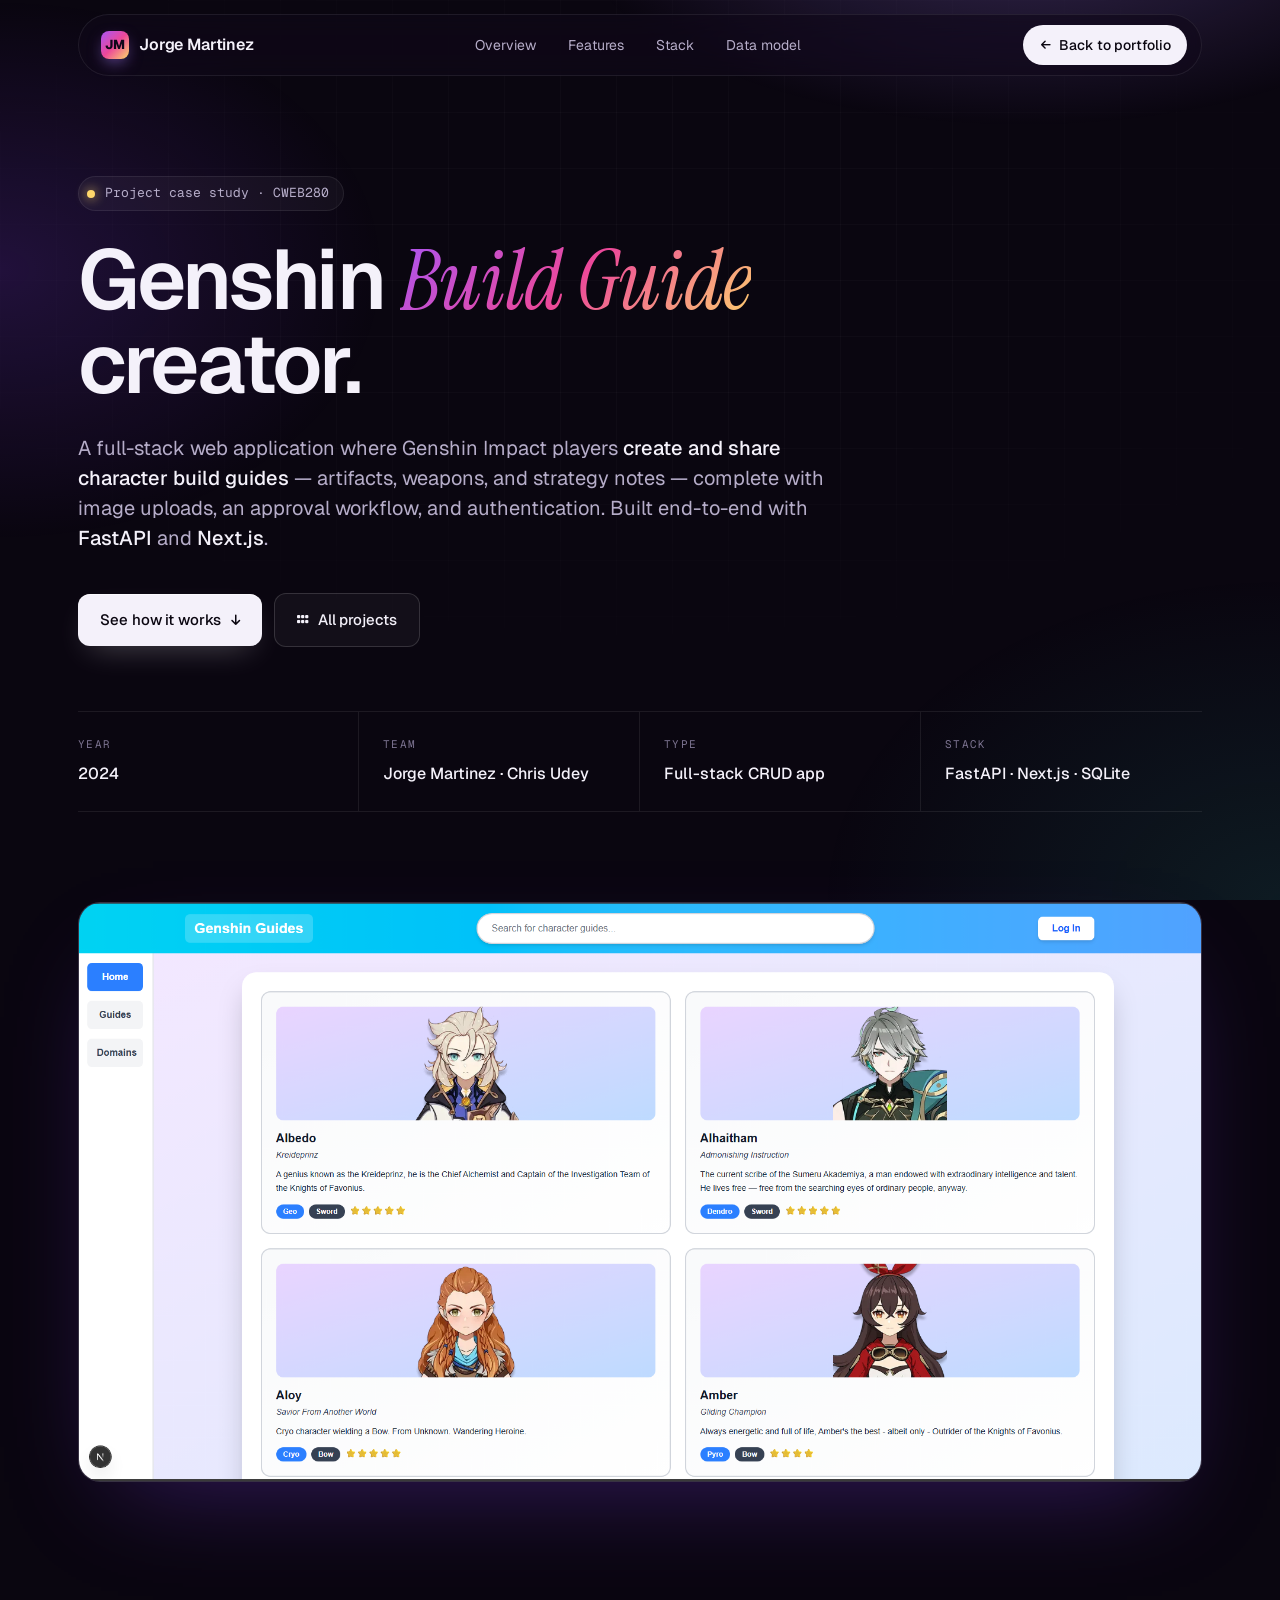
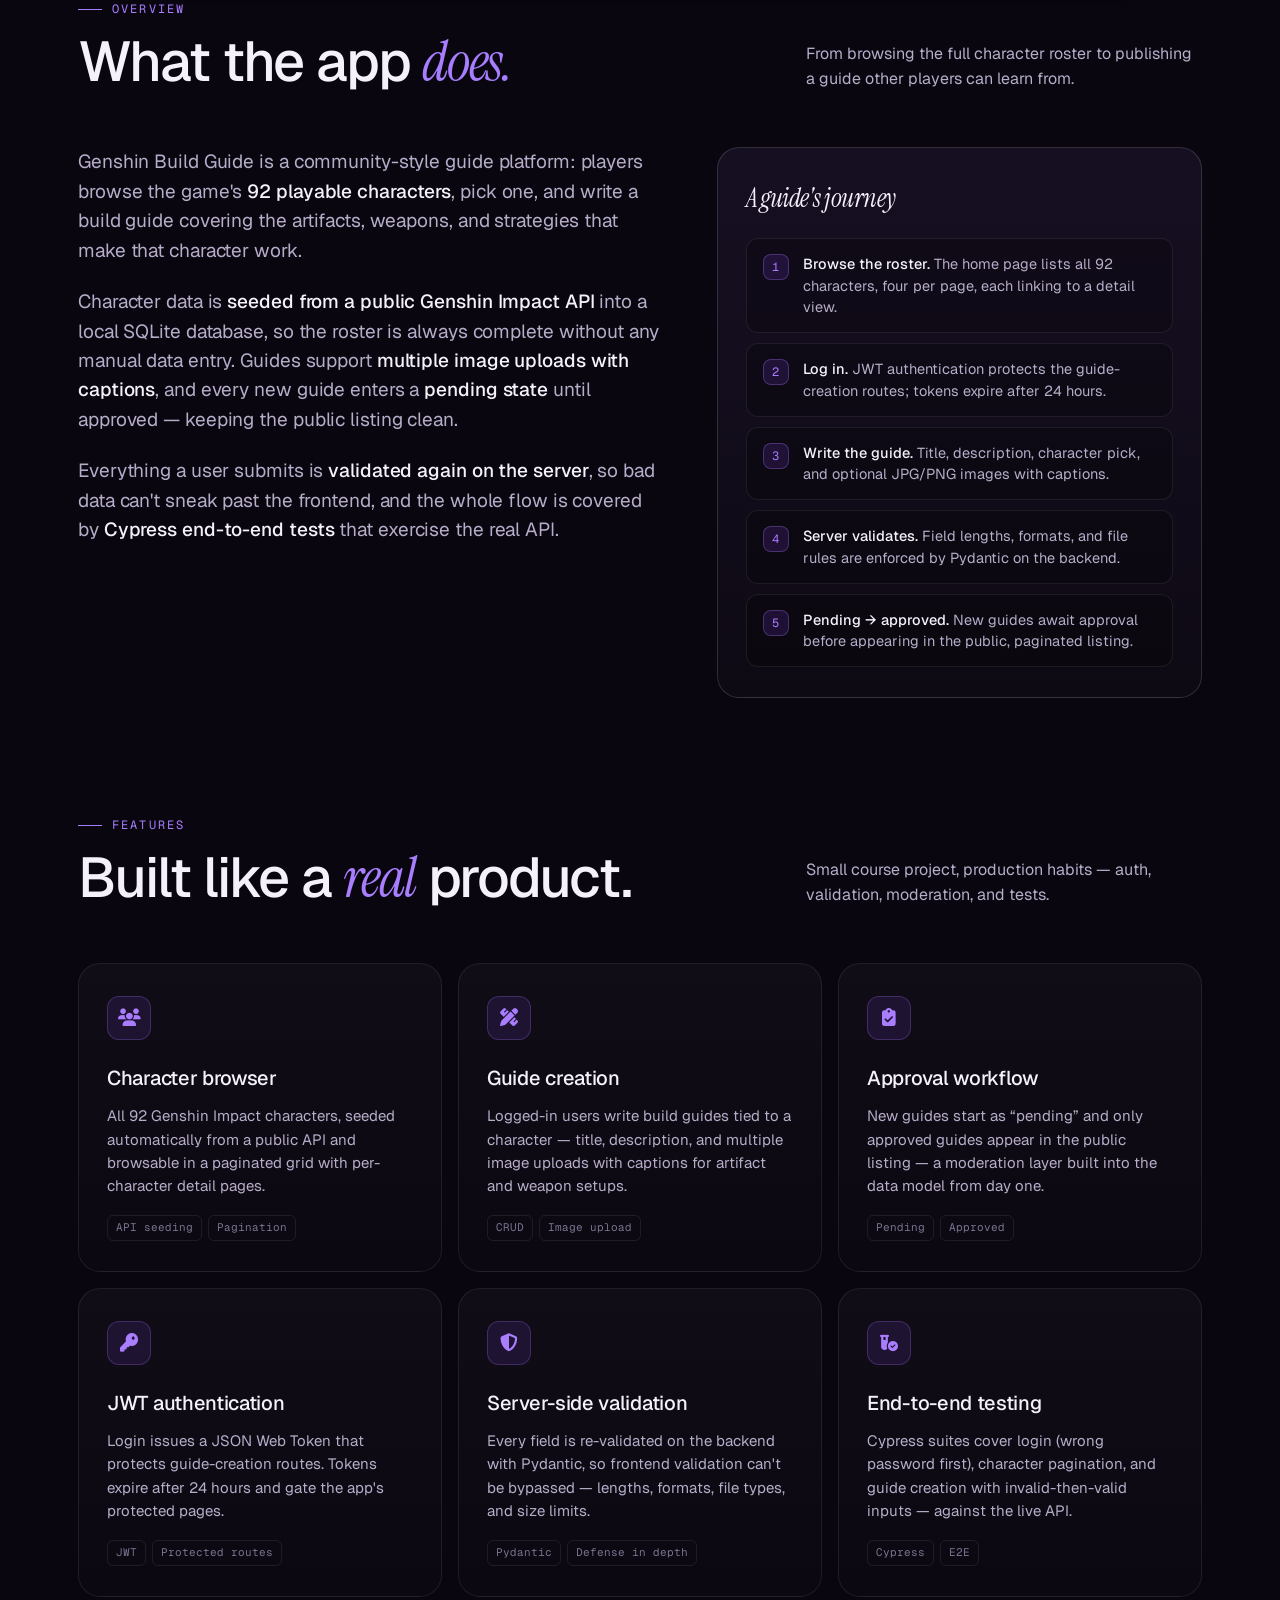
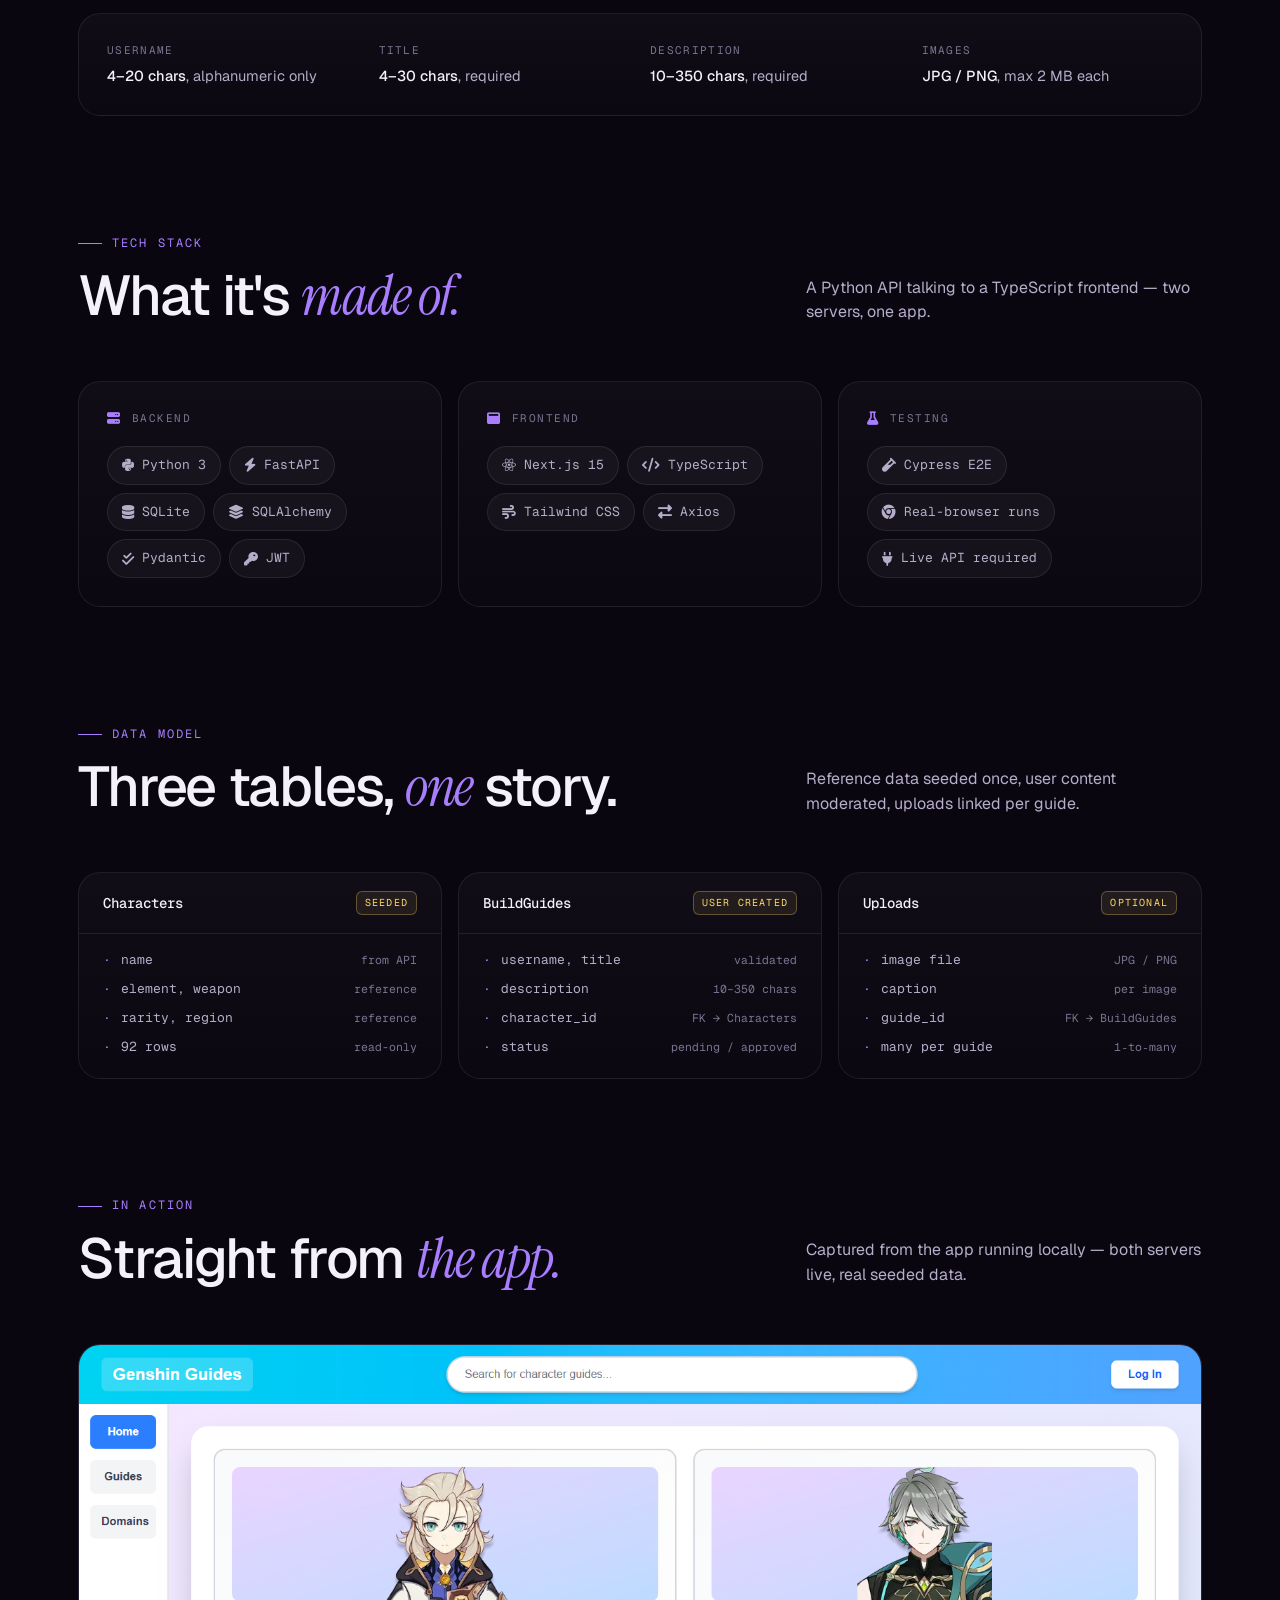
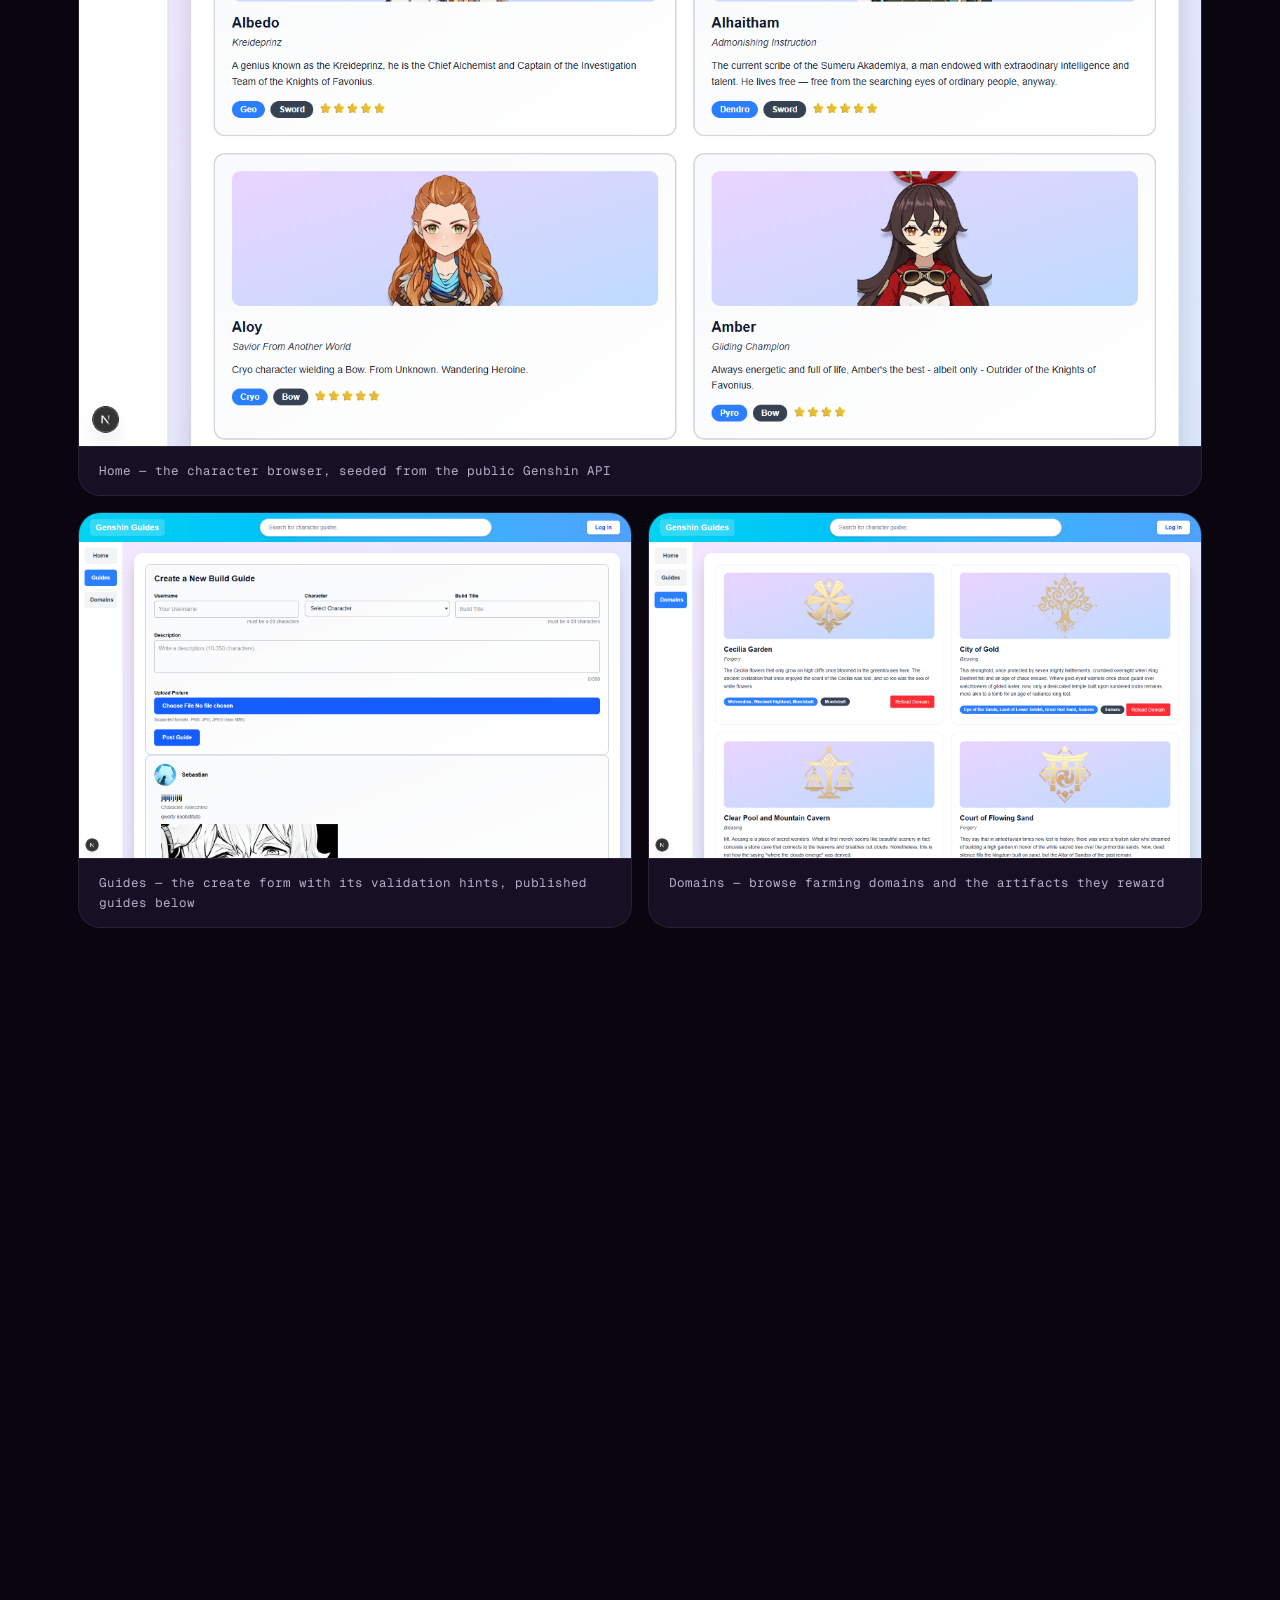
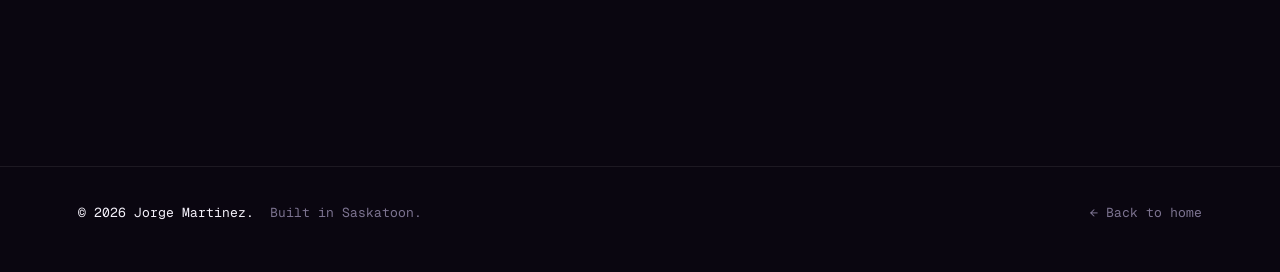
==== genshin-build-guide.html @ 6159b64d "new images and pages" ====
<!doctype html>
<html lang="en">
<head>
	<meta charset="utf-8" />
	<meta name="viewport" content="width=device-width, initial-scale=1" />
	<title>Genshin Build Guide — Jorge Martinez</title>
	<meta name="description" content="Genshin Build Guide — a full-stack web application for creating and sharing Genshin Impact character build guides. Built with FastAPI, Next.js, TypeScript and SQLite." />
	<meta name="theme-color" content="#0A0610" />
	<meta property="og:title" content="Genshin Build Guide — Jorge Martinez" />
	<meta property="og:description" content="A full-stack CRUD app for creating and sharing Genshin Impact character build guides. FastAPI + Next.js." />
	<meta property="og:type" content="article" />
	<link rel="icon" href="data:image/svg+xml,%3Csvg xmlns='http://www.w3.org/2000/svg' viewBox='0 0 64 64'%3E%3Cdefs%3E%3ClinearGradient id='g' x1='0' y1='0' x2='1' y2='1'%3E%3Cstop offset='0' stop-color='%23A855F7'/%3E%3Cstop offset='.5' stop-color='%23EC4899'/%3E%3Cstop offset='1' stop-color='%23FFD86B'/%3E%3C/linearGradient%3E%3C/defs%3E%3Crect width='64' height='64' rx='14' fill='url(%23g)'/%3E%3Ctext x='32' y='43' font-family='Arial,sans-serif' font-size='28' font-weight='800' text-anchor='middle' fill='%2310071A'%3EJM%3C/text%3E%3C/svg%3E" />
	<link rel="preconnect" href="https://fonts.googleapis.com">
	<link rel="preconnect" href="https://fonts.gstatic.com" crossorigin>
	<link href="https://fonts.googleapis.com/css2?family=Geist:wght@300;400;500;600;700;800&family=Geist+Mono:wght@400;500&family=Instrument+Serif:ital@0;1&display=swap" rel="stylesheet">
	<link rel="stylesheet" href="https://cdnjs.cloudflare.com/ajax/libs/font-awesome/6.5.0/css/all.min.css">
	<style>
		:root {
			--ink-0:#0A0610;
			--ink-1:#0F0918;
			--ink-2:#171024;
			--ink-3:#211632;
			--ink-4:#2D1F44;
			--line:rgba(255,255,255,0.08);
			--line-strong:rgba(255,255,255,0.14);
			--text:#F4F1FA;
			--text-soft:#B6ADC9;
			--text-mute:#7C7390;
			--purple:#8C42FF;
			--purple-soft:#A87EFF;
			--purple-deep:#5A2A82;
			--gold:#FFD86B;
			--gold-deep:#D4A017;
			--cyan:#30D5C8;
			--cyan-deep:#1FA89C;
			--pink:#EC4899;
			--violet:#8B5CF6;
			--grad-accent: linear-gradient(135deg, #A855F7 0%, #EC4899 50%, #FFD86B 100%);
			--font-sans: 'Geist', ui-sans-serif, system-ui, sans-serif;
			--font-mono: 'Geist Mono', ui-monospace, monospace;
			--font-serif: 'Instrument Serif', Georgia, serif;
			--rad-sm: 8px;
			--rad-md: 14px;
			--rad-lg: 22px;
			--maxw: 1180px;
			--ease: cubic-bezier(.2, .7, .2, 1);
		}

		* { box-sizing: border-box; }
		html, body { margin: 0; padding: 0; }
		html { scroll-behavior: smooth; }
		body {
			background: var(--ink-0);
			color: var(--text);
			font-family: var(--font-sans);
			font-weight: 400;
			font-size: 16px;
			line-height: 1.6;
			-webkit-font-smoothing: antialiased;
			overflow-x: hidden;
		}

		/* Atmospheric backdrop — soft glows and a faint grid, same as the home page */
		body::before {
			content: "";
			position: fixed;
			inset: 0;
			z-index: -2;
			background:
					radial-gradient(60% 40% at 80% -10%, rgba(168, 126, 255, 0.28), transparent 60%),
					radial-gradient(50% 50% at 0% 30%, rgba(140, 66, 255, 0.18), transparent 60%),
					radial-gradient(60% 60% at 100% 100%, rgba(48, 213, 200, 0.10), transparent 60%);
			pointer-events: none;
		}
		body::after {
			content: "";
			position: fixed;
			inset: 0;
			z-index: -1;
			background-image:
					linear-gradient(rgba(255,255,255,0.025) 1px, transparent 1px),
					linear-gradient(90deg, rgba(255,255,255,0.025) 1px, transparent 1px);
			background-size: 56px 56px;
			mask-image: radial-gradient(ellipse 80% 60% at 50% 30%, black 30%, transparent 80%);
			-webkit-mask-image: radial-gradient(ellipse 80% 60% at 50% 30%, black 30%, transparent 80%);
			pointer-events: none;
		}

		a { color: inherit; text-decoration: none; }
		a:hover { color: var(--purple-soft); }

		.container { max-width: var(--maxw); margin: 0 auto; padding: 0 28px; }

		/* ---------- Top nav ---------- */
		.nav {
			position: sticky;
			top: 14px;
			z-index: 50;
			margin: 14px auto 0;
			max-width: calc(var(--maxw) - 56px);
			padding: 10px 14px 10px 22px;
			display: flex;
			align-items: center;
			justify-content: space-between;
			border-radius: 999px;
			background: rgba(15, 9, 24, 0.6);
			backdrop-filter: blur(20px) saturate(140%);
			-webkit-backdrop-filter: blur(20px) saturate(140%);
			border: 1px solid var(--line);
		}
		.brand { display: flex; align-items: center; gap: 10px; font-weight: 600; letter-spacing: -0.01em; }
		.brand-mark {
			width: 28px; height: 28px;
			border-radius: 8px;
			background: var(--grad-accent);
			display: flex; align-items: center; justify-content: center;
			color: #10071A;
			font-weight: 800;
			font-size: 13px;
			letter-spacing: -0.02em;
			box-shadow: 0 6px 16px -4px rgba(168, 126, 255, 0.6);
		}
		.nav-links { display: flex; gap: 4px; }
		.nav-links a {
			padding: 8px 14px;
			border-radius: 999px;
			font-size: 14px;
			color: var(--text-soft);
			transition: color .2s var(--ease), background .2s var(--ease);
		}
		.nav-links a:hover { color: var(--text); background: rgba(255,255,255,0.04); }
		.nav-cta {
			padding: 9px 16px 9px 18px;
			border-radius: 999px;
			background: var(--text);
			color: var(--ink-0) !important;
			font-size: 14px;
			font-weight: 500;
			display: inline-flex;
			align-items: center;
			gap: 8px;
			transition: transform .2s var(--ease), box-shadow .2s var(--ease);
		}
		.nav-cta:hover { transform: translateY(-1px); box-shadow: 0 8px 24px -8px rgba(255,255,255,0.4); }
		@media (max-width: 720px) { .nav-links { display: none; } }

		/* ---------- Hero ---------- */
		.hero { padding: 100px 0 70px; position: relative; }
		.hero-eyebrow {
			display: inline-flex;
			align-items: center;
			gap: 10px;
			padding: 6px 14px 6px 8px;
			border-radius: 999px;
			background: rgba(255,255,255,0.04);
			border: 1px solid var(--line);
			font-size: 13px;
			color: var(--text-soft);
			font-family: var(--font-mono);
			margin-bottom: 28px;
		}
		.hero-eyebrow::before {
			content: "";
			width: 8px; height: 8px; border-radius: 50%;
			background: var(--gold);
			box-shadow: 0 0 12px var(--gold);
			animation: pulse 2s ease-in-out infinite;
		}
		@keyframes pulse { 50% { opacity: 0.5; transform: scale(0.85); } }

		.hero h1 {
			font-family: var(--font-sans);
			font-size: clamp(42px, 7vw, 84px);
			line-height: 0.98;
			letter-spacing: -0.04em;
			font-weight: 600;
			margin: 0 0 28px;
			max-width: 16ch;
		}
		.hero h1 .accent {
			font-family: var(--font-serif);
			font-style: italic;
			font-weight: 400;
			background: var(--grad-accent);
			-webkit-background-clip: text;
			background-clip: text;
			color: transparent;
			letter-spacing: -0.01em;
		}
		.hero-lede {
			font-size: 20px;
			line-height: 1.5;
			color: var(--text-soft);
			max-width: 58ch;
			margin: 0 0 40px;
		}
		.hero-lede strong { color: var(--text); font-weight: 500; }

		.cta-row { display: flex; gap: 12px; flex-wrap: wrap; align-items: center; }
		.btn {
			display: inline-flex;
			align-items: center;
			gap: 10px;
			padding: 14px 22px;
			border-radius: 12px;
			font-family: var(--font-sans);
			font-size: 15px;
			font-weight: 500;
			letter-spacing: -0.005em;
			cursor: pointer;
			border: 0;
			transition: transform .2s var(--ease), background .2s var(--ease), box-shadow .2s var(--ease);
		}
		.btn-primary {
			background: var(--text);
			color: var(--ink-0);
			box-shadow: 0 1px 0 rgba(255,255,255,0.6) inset, 0 12px 32px -12px rgba(244,241,250,0.3);
		}
		.btn-primary:hover { transform: translateY(-2px); box-shadow: 0 1px 0 rgba(255,255,255,0.6) inset, 0 16px 40px -12px rgba(244,241,250,0.4); }
		.btn-ghost {
			background: rgba(255,255,255,0.04);
			color: var(--text);
			border: 1px solid var(--line-strong);
		}
		.btn-ghost:hover { background: rgba(255,255,255,0.08); }
		.btn .arrow { transition: transform .2s var(--ease); }
		.btn:hover .arrow { transform: translateX(3px); }

		/* ---------- Hero meta strip ---------- */
		.hero-meta {
			margin-top: 64px;
			display: grid;
			grid-template-columns: repeat(4, 1fr);
			gap: 0;
			border-top: 1px solid var(--line);
			border-bottom: 1px solid var(--line);
		}
		.hero-meta > div {
			padding: 24px 0;
			border-right: 1px solid var(--line);
		}
		.hero-meta > div:last-child { border-right: 0; }
		.hero-meta > div:not(:first-child) { padding-left: 24px; }
		.meta-label {
			font-family: var(--font-mono);
			font-size: 11px;
			text-transform: uppercase;
			letter-spacing: 0.12em;
			color: var(--text-mute);
			margin-bottom: 8px;
		}
		.meta-value { font-size: 16px; color: var(--text); font-weight: 500; }
		@media (max-width: 720px) {
			.hero-meta { grid-template-columns: 1fr 1fr; }
			.hero-meta > div:nth-child(2) { border-right: 0; }
			.hero-meta > div:nth-child(-n+2) { border-bottom: 1px solid var(--line); }
		}

		/* ---------- Showcase image ---------- */
		.showcase { padding: 20px 0 0; }
		.showcase-frame {
			border: 1px solid var(--line-strong);
			border-radius: var(--rad-lg);
			overflow: hidden;
			background: var(--ink-2);
			box-shadow: 0 40px 100px -40px rgba(140, 66, 255, 0.35);
		}
		.showcase-frame img { width: 100%; display: block; }

		/* ---------- Section header ---------- */
		.section { padding: 110px 0; }
		.section-head {
			display: flex;
			align-items: end;
			justify-content: space-between;
			gap: 40px;
			margin-bottom: 56px;
			flex-wrap: wrap;
		}
		.section-tag {
			font-family: var(--font-mono);
			font-size: 12px;
			text-transform: uppercase;
			letter-spacing: 0.18em;
			color: var(--purple-soft);
			margin: 0 0 14px;
			display: inline-flex;
			align-items: center;
			gap: 10px;
		}
		.section-tag::before {
			content: ""; width: 24px; height: 1px; background: var(--purple-soft);
		}
		.section h2 {
			font-size: clamp(36px, 5vw, 56px);
			line-height: 1.02;
			letter-spacing: -0.03em;
			font-weight: 500;
			margin: 0;
			max-width: 18ch;
		}
		.section h2 em { font-family: var(--font-serif); font-style: italic; font-weight: 400; color: var(--purple-soft); }
		.section-sub {
			max-width: 36ch;
			color: var(--text-soft);
			font-size: 16px;
			line-height: 1.55;
			margin: 0;
		}

		/* ---------- Overview prose ---------- */
		.overview-grid {
			display: grid;
			grid-template-columns: 1.2fr 1fr;
			gap: 56px;
			align-items: start;
		}
		@media (max-width: 880px) { .overview-grid { grid-template-columns: 1fr; gap: 40px; } }
		.overview-body {
			font-size: 19px;
			line-height: 1.55;
			color: var(--text-soft);
			letter-spacing: -0.005em;
		}
		.overview-body p { margin: 0 0 22px; }
		.overview-body p:last-child { margin: 0; }
		.overview-body strong { color: var(--text); font-weight: 500; }

		.flow-card {
			background: linear-gradient(180deg, rgba(168, 126, 255, 0.08), rgba(255,255,255,0.02));
			border: 1px solid var(--line-strong);
			border-radius: var(--rad-lg);
			padding: 30px 28px;
		}
		.flow-card h3 {
			font-family: var(--font-serif);
			font-style: italic;
			font-weight: 400;
			font-size: 26px;
			letter-spacing: -0.02em;
			margin: 0 0 18px;
		}
		.flow-list { list-style: none; margin: 0; padding: 0; display: flex; flex-direction: column; gap: 10px; }
		.flow-list li {
			display: flex;
			align-items: flex-start;
			gap: 14px;
			padding: 14px 16px;
			background: rgba(0,0,0,0.25);
			border: 1px solid var(--line);
			border-radius: 12px;
			font-size: 14.5px;
			color: var(--text-soft);
			line-height: 1.5;
		}
		.flow-list .num {
			flex: none;
			width: 26px; height: 26px;
			border-radius: 8px;
			display: flex; align-items: center; justify-content: center;
			background: rgba(140, 66, 255, 0.15);
			border: 1px solid rgba(168, 126, 255, 0.3);
			color: var(--purple-soft);
			font-family: var(--font-mono);
			font-size: 12px;
			margin-top: 1px;
		}
		.flow-list strong { color: var(--text); font-weight: 500; }

		/* ---------- Feature cards ---------- */
		.feature-grid {
			display: grid;
			grid-template-columns: repeat(3, 1fr);
			gap: 16px;
		}
		@media (max-width: 880px) { .feature-grid { grid-template-columns: 1fr; } }
		.exp-card {
			padding: 32px 28px 30px;
			background: linear-gradient(180deg, rgba(255,255,255,0.03), rgba(255,255,255,0.01));
			border: 1px solid var(--line);
			border-radius: var(--rad-lg);
			position: relative;
			overflow: hidden;
			transition: transform .3s var(--ease), border-color .3s var(--ease), background .3s var(--ease);
		}
		.exp-card:hover { transform: translateY(-4px); border-color: var(--line-strong); }
		.exp-card .ico {
			width: 44px; height: 44px;
			border-radius: 12px;
			display: flex; align-items: center; justify-content: center;
			background: rgba(140, 66, 255, 0.12);
			border: 1px solid rgba(168, 126, 255, 0.25);
			color: var(--purple-soft);
			font-size: 18px;
			margin-bottom: 22px;
		}
		.exp-card h3 { font-size: 20px; font-weight: 500; letter-spacing: -0.015em; margin: 0 0 10px; }
		.exp-card p { font-size: 15px; line-height: 1.55; color: var(--text-soft); margin: 0; }
		.exp-card .tag-row { margin-top: 18px; display: flex; gap: 6px; flex-wrap: wrap; }
		.tag {
			font-family: var(--font-mono);
			font-size: 11px;
			color: var(--text-mute);
			padding: 3px 8px;
			border: 1px solid var(--line);
			border-radius: 6px;
		}

		/* ---------- Stack columns ---------- */
		.stack-grid {
			display: grid;
			grid-template-columns: repeat(3, 1fr);
			gap: 16px;
		}
		@media (max-width: 880px) { .stack-grid { grid-template-columns: 1fr; } }
		.stack-col {
			padding: 28px;
			border: 1px solid var(--line);
			border-radius: var(--rad-lg);
			background: linear-gradient(180deg, rgba(255,255,255,0.03), rgba(255,255,255,0.01));
		}
		.stack-col .col-label {
			font-family: var(--font-mono);
			font-size: 11px;
			text-transform: uppercase;
			letter-spacing: 0.14em;
			color: var(--text-mute);
			margin-bottom: 18px;
			display: flex;
			align-items: center;
			gap: 10px;
		}
		.stack-col .col-label i { color: var(--purple-soft); font-size: 13px; }
		.stack { display: flex; flex-wrap: wrap; gap: 8px; }
		.stack-pill {
			display: inline-flex;
			align-items: center;
			gap: 8px;
			padding: 8px 14px;
			background: rgba(255,255,255,0.04);
			border: 1px solid var(--line);
			border-radius: 999px;
			font-family: var(--font-mono);
			font-size: 13px;
			color: var(--text-soft);
			transition: background .2s var(--ease), color .2s var(--ease), border-color .2s var(--ease);
		}
		.stack-pill i { font-size: 14px; }
		.stack-pill:hover { color: var(--text); background: rgba(255,255,255,0.07); border-color: var(--line-strong); }

		/* ---------- Data model ---------- */
		.schema-grid {
			display: grid;
			grid-template-columns: repeat(3, 1fr);
			gap: 16px;
		}
		@media (max-width: 880px) { .schema-grid { grid-template-columns: 1fr; } }
		.schema-card {
			border: 1px solid var(--line);
			border-radius: var(--rad-lg);
			background: linear-gradient(180deg, rgba(255,255,255,0.03), rgba(255,255,255,0.01));
			overflow: hidden;
		}
		.schema-card .schema-head {
			padding: 18px 24px;
			border-bottom: 1px solid var(--line);
			display: flex;
			align-items: center;
			justify-content: space-between;
			gap: 12px;
		}
		.schema-card .schema-head strong { font-family: var(--font-mono); font-size: 14px; font-weight: 500; color: var(--text); }
		.schema-card .schema-head span {
			font-family: var(--font-mono);
			font-size: 10px;
			text-transform: uppercase;
			letter-spacing: 0.12em;
			color: var(--gold);
			padding: 3px 8px;
			border: 1px solid rgba(255, 216, 107, 0.3);
			background: rgba(255, 216, 107, 0.08);
			border-radius: 6px;
			white-space: nowrap;
		}
		.schema-card ul { list-style: none; margin: 0; padding: 16px 24px 20px; display: flex; flex-direction: column; gap: 8px; }
		.schema-card li {
			font-family: var(--font-mono);
			font-size: 13px;
			color: var(--text-soft);
			display: flex;
			align-items: baseline;
			gap: 10px;
		}
		.schema-card li::before { content: "·"; color: var(--purple-soft); }
		.schema-card li em { font-style: normal; color: var(--text-mute); margin-left: auto; font-size: 11.5px; }

		/* ---------- Validation rules ---------- */
		.rules-panel {
			margin-top: 16px;
			border: 1px solid var(--line);
			border-radius: var(--rad-lg);
			background: linear-gradient(180deg, rgba(255,255,255,0.03), rgba(255,255,255,0.01));
			padding: 28px;
			display: grid;
			grid-template-columns: repeat(4, 1fr);
			gap: 20px;
		}
		@media (max-width: 880px) { .rules-panel { grid-template-columns: 1fr 1fr; } }
		@media (max-width: 540px) { .rules-panel { grid-template-columns: 1fr; } }
		.rule .rule-label {
			font-family: var(--font-mono);
			font-size: 11px;
			text-transform: uppercase;
			letter-spacing: 0.12em;
			color: var(--text-mute);
			margin-bottom: 6px;
		}
		.rule .rule-value { font-size: 14.5px; color: var(--text-soft); line-height: 1.5; }
		.rule .rule-value strong { color: var(--text); font-weight: 500; }

		/* ---------- Gallery ---------- */
		.gallery-grid {
			display: grid;
			grid-template-columns: 1fr 1fr;
			gap: 16px;
		}
		@media (max-width: 880px) { .gallery-grid { grid-template-columns: 1fr; } }
		.gallery-grid figure {
			margin: 0;
			border: 1px solid var(--line);
			border-radius: var(--rad-lg);
			overflow: hidden;
			background: var(--ink-2);
			transition: transform .3s var(--ease), border-color .3s var(--ease);
		}
		.gallery-grid figure:hover { transform: translateY(-4px); border-color: var(--line-strong); }
		.gallery-grid img { width: 100%; display: block; }
		.gallery-grid figcaption {
			padding: 14px 20px;
			font-family: var(--font-mono);
			font-size: 12.5px;
			color: var(--text-soft);
			border-top: 1px solid var(--line);
		}
		.gallery-grid .span-2 { grid-column: 1 / -1; }

		/* ---------- Back strip ---------- */
		.back-strip {
			border: 1px solid var(--line-strong);
			border-radius: var(--rad-lg);
			background: linear-gradient(180deg, rgba(168, 126, 255, 0.08), rgba(255,255,255,0.02));
			padding: 40px 36px;
			display: flex;
			align-items: center;
			justify-content: space-between;
			gap: 24px;
			flex-wrap: wrap;
			position: relative;
			overflow: hidden;
		}
		.back-strip::before {
			content: "";
			position: absolute;
			top: -100px; right: -100px;
			width: 260px; height: 260px;
			border-radius: 50%;
			background: radial-gradient(circle, rgba(168, 126, 255, 0.35), transparent 60%);
			pointer-events: none;
		}
		.back-strip h3 {
			font-family: var(--font-serif);
			font-style: italic;
			font-weight: 400;
			font-size: 30px;
			letter-spacing: -0.02em;
			margin: 0 0 8px;
		}
		.back-strip p { margin: 0; color: var(--text-soft); font-size: 15px; max-width: 44ch; }

		/* ---------- Footer ---------- */
		footer {
			border-top: 1px solid var(--line);
			padding: 36px 0 48px;
			color: var(--text-mute);
			font-size: 13px;
			font-family: var(--font-mono);
		}
		footer .container { display: flex; justify-content: space-between; align-items: center; flex-wrap: wrap; gap: 14px; }
		footer a:hover { color: var(--text); }
		.footer-mark { color: var(--text); }

		/* ---------- Reveal animation ---------- */
		.reveal { opacity: 0; transform: translateY(20px); transition: opacity .9s var(--ease), transform .9s var(--ease); }
		.reveal.in { opacity: 1; transform: translateY(0); }

		@media (max-width: 540px) {
			.section { padding: 80px 0; }
			.hero { padding: 72px 0 48px; }
			.hero-meta { margin-top: 48px; }
			.cta-row .btn { flex: 1; justify-content: center; }
		}
	</style>
</head>
<body>

<header class="nav">
	<a class="brand" href="index.html">
		<div class="brand-mark">JM</div>
		<span>Jorge Martinez</span>
	</a>
	<nav class="nav-links">
		<a href="#overview">Overview</a>
		<a href="#features">Features</a>
		<a href="#stack">Stack</a>
		<a href="#data">Data model</a>
	</nav>
	<a class="nav-cta" href="index.html#work">
		<i class="fa-solid fa-arrow-left" style="font-size:11px"></i>
		Back to portfolio
	</a>
</header>

<!-- ============ HERO ============ -->
<section id="top" class="hero">
	<div class="container">
		<div class="hero-eyebrow">Project case study · CWEB280</div>
		<h1>Genshin <span class="accent">Build Guide</span> creator.</h1>
		<p class="hero-lede">
			A full-stack web application where Genshin Impact players <strong>create and share character
			build guides</strong> — artifacts, weapons, and strategy notes — complete with image uploads,
			an approval workflow, and authentication. Built end-to-end with <strong>FastAPI</strong> and
			<strong>Next.js</strong>.
		</p>
		<div class="cta-row">
			<a class="btn btn-primary" href="#overview">
				See how it works
				<i class="fa-solid fa-arrow-down arrow" style="font-size:12px"></i>
			</a>
			<a class="btn btn-ghost" href="index.html#work">
				<i class="fa-solid fa-grip" style="font-size:13px"></i>
				<span>All projects</span>
			</a>
		</div>

		<div class="hero-meta">
			<div>
				<div class="meta-label">Year</div>
				<div class="meta-value">2024</div>
			</div>
			<div>
				<div class="meta-label">Team</div>
				<div class="meta-value">Jorge Martinez · Chris Udey</div>
			</div>
			<div>
				<div class="meta-label">Type</div>
				<div class="meta-value">Full-stack CRUD app</div>
			</div>
			<div>
				<div class="meta-label">Stack</div>
				<div class="meta-value">FastAPI · Next.js · SQLite</div>
			</div>
		</div>
	</div>
</section>

<!-- ============ SCREENSHOT ============ -->
<div class="showcase">
	<div class="container">
		<div class="showcase-frame reveal">
			<img src="assets/projects/genshinproject.png" alt="Genshin Build Guide application — character browser and guide pages">
		</div>
	</div>
</div>

<!-- ============ OVERVIEW ============ -->
<section id="overview" class="section">
	<div class="container">
		<div class="section-head reveal">
			<div>
				<div class="section-tag">Overview</div>
				<h2>What the app <em>does.</em></h2>
			</div>
			<p class="section-sub">From browsing the full character roster to publishing a guide other players can learn from.</p>
		</div>
		<div class="overview-grid">
			<div class="overview-body reveal">
				<p>Genshin Build Guide is a community-style guide platform: players browse the game's
					<strong>92 playable characters</strong>, pick one, and write a build guide covering the
					artifacts, weapons, and strategies that make that character work.</p>
				<p>Character data is <strong>seeded from a public Genshin Impact API</strong> into a local
					SQLite database, so the roster is always complete without any manual data entry. Guides
					support <strong>multiple image uploads with captions</strong>, and every new guide enters
					a <strong>pending state</strong> until approved — keeping the public listing clean.</p>
				<p>Everything a user submits is <strong>validated again on the server</strong>, so bad data
					can't sneak past the frontend, and the whole flow is covered by <strong>Cypress
					end-to-end tests</strong> that exercise the real API.</p>
			</div>

			<aside class="flow-card reveal">
				<h3>A guide's journey</h3>
				<ul class="flow-list">
					<li><span class="num">1</span><span><strong>Browse the roster.</strong> The home page lists all 92 characters, four per page, each linking to a detail view.</span></li>
					<li><span class="num">2</span><span><strong>Log in.</strong> JWT authentication protects the guide-creation routes; tokens expire after 24 hours.</span></li>
					<li><span class="num">3</span><span><strong>Write the guide.</strong> Title, description, character pick, and optional JPG/PNG images with captions.</span></li>
					<li><span class="num">4</span><span><strong>Server validates.</strong> Field lengths, formats, and file rules are enforced by Pydantic on the backend.</span></li>
					<li><span class="num">5</span><span><strong>Pending → approved.</strong> New guides await approval before appearing in the public, paginated listing.</span></li>
				</ul>
			</aside>
		</div>
	</div>
</section>

<!-- ============ FEATURES ============ -->
<section id="features" class="section" style="padding-top:0">
	<div class="container">
		<div class="section-head reveal">
			<div>
				<div class="section-tag">Features</div>
				<h2>Built like a <em>real</em> product.</h2>
			</div>
			<p class="section-sub">Small course project, production habits — auth, validation, moderation, and tests.</p>
		</div>
		<div class="feature-grid">

			<article class="exp-card reveal">
				<div class="ico"><i class="fa-solid fa-users"></i></div>
				<h3>Character browser</h3>
				<p>All 92 Genshin Impact characters, seeded automatically from a public API and browsable in a paginated grid with per-character detail pages.</p>
				<div class="tag-row">
					<span class="tag">API seeding</span>
					<span class="tag">Pagination</span>
				</div>
			</article>

			<article class="exp-card reveal">
				<div class="ico"><i class="fa-solid fa-pen-ruler"></i></div>
				<h3>Guide creation</h3>
				<p>Logged-in users write build guides tied to a character — title, description, and multiple image uploads with captions for artifact and weapon setups.</p>
				<div class="tag-row">
					<span class="tag">CRUD</span>
					<span class="tag">Image upload</span>
				</div>
			</article>

			<article class="exp-card reveal">
				<div class="ico"><i class="fa-solid fa-clipboard-check"></i></div>
				<h3>Approval workflow</h3>
				<p>New guides start as “pending” and only approved guides appear in the public listing — a moderation layer built into the data model from day one.</p>
				<div class="tag-row">
					<span class="tag">Pending</span>
					<span class="tag">Approved</span>
				</div>
			</article>

			<article class="exp-card reveal">
				<div class="ico"><i class="fa-solid fa-key"></i></div>
				<h3>JWT authentication</h3>
				<p>Login issues a JSON Web Token that protects guide-creation routes. Tokens expire after 24 hours and gate the app's protected pages.</p>
				<div class="tag-row">
					<span class="tag">JWT</span>
					<span class="tag">Protected routes</span>
				</div>
			</article>

			<article class="exp-card reveal">
				<div class="ico"><i class="fa-solid fa-shield-halved"></i></div>
				<h3>Server-side validation</h3>
				<p>Every field is re-validated on the backend with Pydantic, so frontend validation can't be bypassed — lengths, formats, file types, and size limits.</p>
				<div class="tag-row">
					<span class="tag">Pydantic</span>
					<span class="tag">Defense in depth</span>
				</div>
			</article>

			<article class="exp-card reveal">
				<div class="ico"><i class="fa-solid fa-vial-circle-check"></i></div>
				<h3>End-to-end testing</h3>
				<p>Cypress suites cover login (wrong password first), character pagination, and guide creation with invalid-then-valid inputs — against the live API.</p>
				<div class="tag-row">
					<span class="tag">Cypress</span>
					<span class="tag">E2E</span>
				</div>
			</article>

		</div>

		<div class="rules-panel reveal">
			<div class="rule">
				<div class="rule-label">Username</div>
				<div class="rule-value"><strong>4–20 chars</strong>, alphanumeric only</div>
			</div>
			<div class="rule">
				<div class="rule-label">Title</div>
				<div class="rule-value"><strong>4–30 chars</strong>, required</div>
			</div>
			<div class="rule">
				<div class="rule-label">Description</div>
				<div class="rule-value"><strong>10–350 chars</strong>, required</div>
			</div>
			<div class="rule">
				<div class="rule-label">Images</div>
				<div class="rule-value"><strong>JPG / PNG</strong>, max 2 MB each</div>
			</div>
		</div>
	</div>
</section>

<!-- ============ STACK ============ -->
<section id="stack" class="section" style="padding-top:0">
	<div class="container">
		<div class="section-head reveal">
			<div>
				<div class="section-tag">Tech stack</div>
				<h2>What it's <em>made of.</em></h2>
			</div>
			<p class="section-sub">A Python API talking to a TypeScript frontend — two servers, one app.</p>
		</div>
		<div class="stack-grid">

			<div class="stack-col reveal">
				<div class="col-label"><i class="fa-solid fa-server"></i> Backend</div>
				<div class="stack">
					<span class="stack-pill"><i class="fa-brands fa-python"></i> Python 3</span>
					<span class="stack-pill"><i class="fa-solid fa-bolt"></i> FastAPI</span>
					<span class="stack-pill"><i class="fa-solid fa-database"></i> SQLite</span>
					<span class="stack-pill"><i class="fa-solid fa-layer-group"></i> SQLAlchemy</span>
					<span class="stack-pill"><i class="fa-solid fa-check-double"></i> Pydantic</span>
					<span class="stack-pill"><i class="fa-solid fa-key"></i> JWT</span>
				</div>
			</div>

			<div class="stack-col reveal">
				<div class="col-label"><i class="fa-solid fa-window-maximize"></i> Frontend</div>
				<div class="stack">
					<span class="stack-pill"><i class="fa-brands fa-react"></i> Next.js 15</span>
					<span class="stack-pill"><i class="fa-solid fa-code"></i> TypeScript</span>
					<span class="stack-pill"><i class="fa-solid fa-wind"></i> Tailwind CSS</span>
					<span class="stack-pill"><i class="fa-solid fa-right-left"></i> Axios</span>
				</div>
			</div>

			<div class="stack-col reveal">
				<div class="col-label"><i class="fa-solid fa-flask"></i> Testing</div>
				<div class="stack">
					<span class="stack-pill"><i class="fa-solid fa-vial"></i> Cypress E2E</span>
					<span class="stack-pill"><i class="fa-brands fa-chrome"></i> Real-browser runs</span>
					<span class="stack-pill"><i class="fa-solid fa-plug"></i> Live API required</span>
				</div>
			</div>

		</div>
	</div>
</section>

<!-- ============ DATA MODEL ============ -->
<section id="data" class="section" style="padding-top:0">
	<div class="container">
		<div class="section-head reveal">
			<div>
				<div class="section-tag">Data model</div>
				<h2>Three tables, <em>one</em> story.</h2>
			</div>
			<p class="section-sub">Reference data seeded once, user content moderated, uploads linked per guide.</p>
		</div>
		<div class="schema-grid">

			<div class="schema-card reveal">
				<div class="schema-head">
					<strong>Characters</strong>
					<span>Seeded</span>
				</div>
				<ul>
					<li>name <em>from API</em></li>
					<li>element, weapon <em>reference</em></li>
					<li>rarity, region <em>reference</em></li>
					<li>92 rows <em>read-only</em></li>
				</ul>
			</div>

			<div class="schema-card reveal">
				<div class="schema-head">
					<strong>BuildGuides</strong>
					<span>User created</span>
				</div>
				<ul>
					<li>username, title <em>validated</em></li>
					<li>description <em>10–350 chars</em></li>
					<li>character_id <em>FK → Characters</em></li>
					<li>status <em>pending / approved</em></li>
				</ul>
			</div>

			<div class="schema-card reveal">
				<div class="schema-head">
					<strong>Uploads</strong>
					<span>Optional</span>
				</div>
				<ul>
					<li>image file <em>JPG / PNG</em></li>
					<li>caption <em>per image</em></li>
					<li>guide_id <em>FK → BuildGuides</em></li>
					<li>many per guide <em>1‑to‑many</em></li>
				</ul>
			</div>

		</div>
	</div>
</section>

<!-- ============ GALLERY ============ -->
<section id="gallery" class="section" style="padding-top:0">
	<div class="container">
		<div class="section-head reveal">
			<div>
				<div class="section-tag">In action</div>
				<h2>Straight from <em>the app.</em></h2>
			</div>
			<p class="section-sub">Captured from the app running locally — both servers live, real seeded data.</p>
		</div>
		<div class="gallery-grid">
			<figure class="reveal span-2">
				<img src="assets/projects/genshin-home.png" alt="Home page — paginated character browser" loading="lazy">
				<figcaption>Home — the character browser, seeded from the public Genshin API</figcaption>
			</figure>
			<figure class="reveal">
				<img src="assets/projects/genshin-guides.png" alt="Guides page — create form with validation hints and published guides" loading="lazy">
				<figcaption>Guides — the create form with its validation hints, published guides below</figcaption>
			</figure>
			<figure class="reveal">
				<img src="assets/projects/genshin-domains.png" alt="Domains page — domains and the artifacts they reward" loading="lazy">
				<figcaption>Domains — browse farming domains and the artifacts they reward</figcaption>
			</figure>
			<figure class="reveal">
				<img src="assets/projects/genshin-review.png" alt="Review queue — pending guides with approve and reject actions" loading="lazy">
				<figcaption>Review queue — approve or reject pending guides before they go public</figcaption>
			</figure>
			<figure class="reveal">
				<img src="assets/projects/genshin-login.png" alt="Login page with JWT auth and Google sign-in" loading="lazy">
				<figcaption>Login — JWT authentication, with Google sign-in wired up</figcaption>
			</figure>
		</div>
	</div>
</section>

<!-- ============ BACK STRIP ============ -->
<section class="section" style="padding-top:0">
	<div class="container">
		<div class="back-strip reveal">
			<div>
				<h3>Curious about the rest?</h3>
				<p>This is one of several projects I've shipped — head back to the portfolio for the others, or get in touch.</p>
			</div>
			<div class="cta-row">
				<a class="btn btn-primary" href="index.html#work">
					Back to projects
					<i class="fa-solid fa-arrow-right arrow" style="font-size:12px"></i>
				</a>
				<a class="btn btn-ghost" href="index.html#contact">
					<i class="fa-solid fa-envelope" style="font-size:13px"></i>
					<span>Contact</span>
				</a>
			</div>
		</div>
	</div>
</section>

<footer>
	<div class="container">
		<div><span class="footer-mark">© 2026 Jorge Martinez.</span> &nbsp;Built in Saskatoon.</div>
		<div><a href="index.html">← Back to home</a></div>
	</div>
</footer>

<script>
	// Reveal-on-scroll, same behavior as the home page
	const io = new IntersectionObserver((entries) => {
		entries.forEach(e => { if (e.isIntersecting) { e.target.classList.add('in'); io.unobserve(e.target); } });
	}, { threshold: 0.12 });
	document.querySelectorAll('.reveal').forEach(el => io.observe(el));
</script>
</body>
</html>
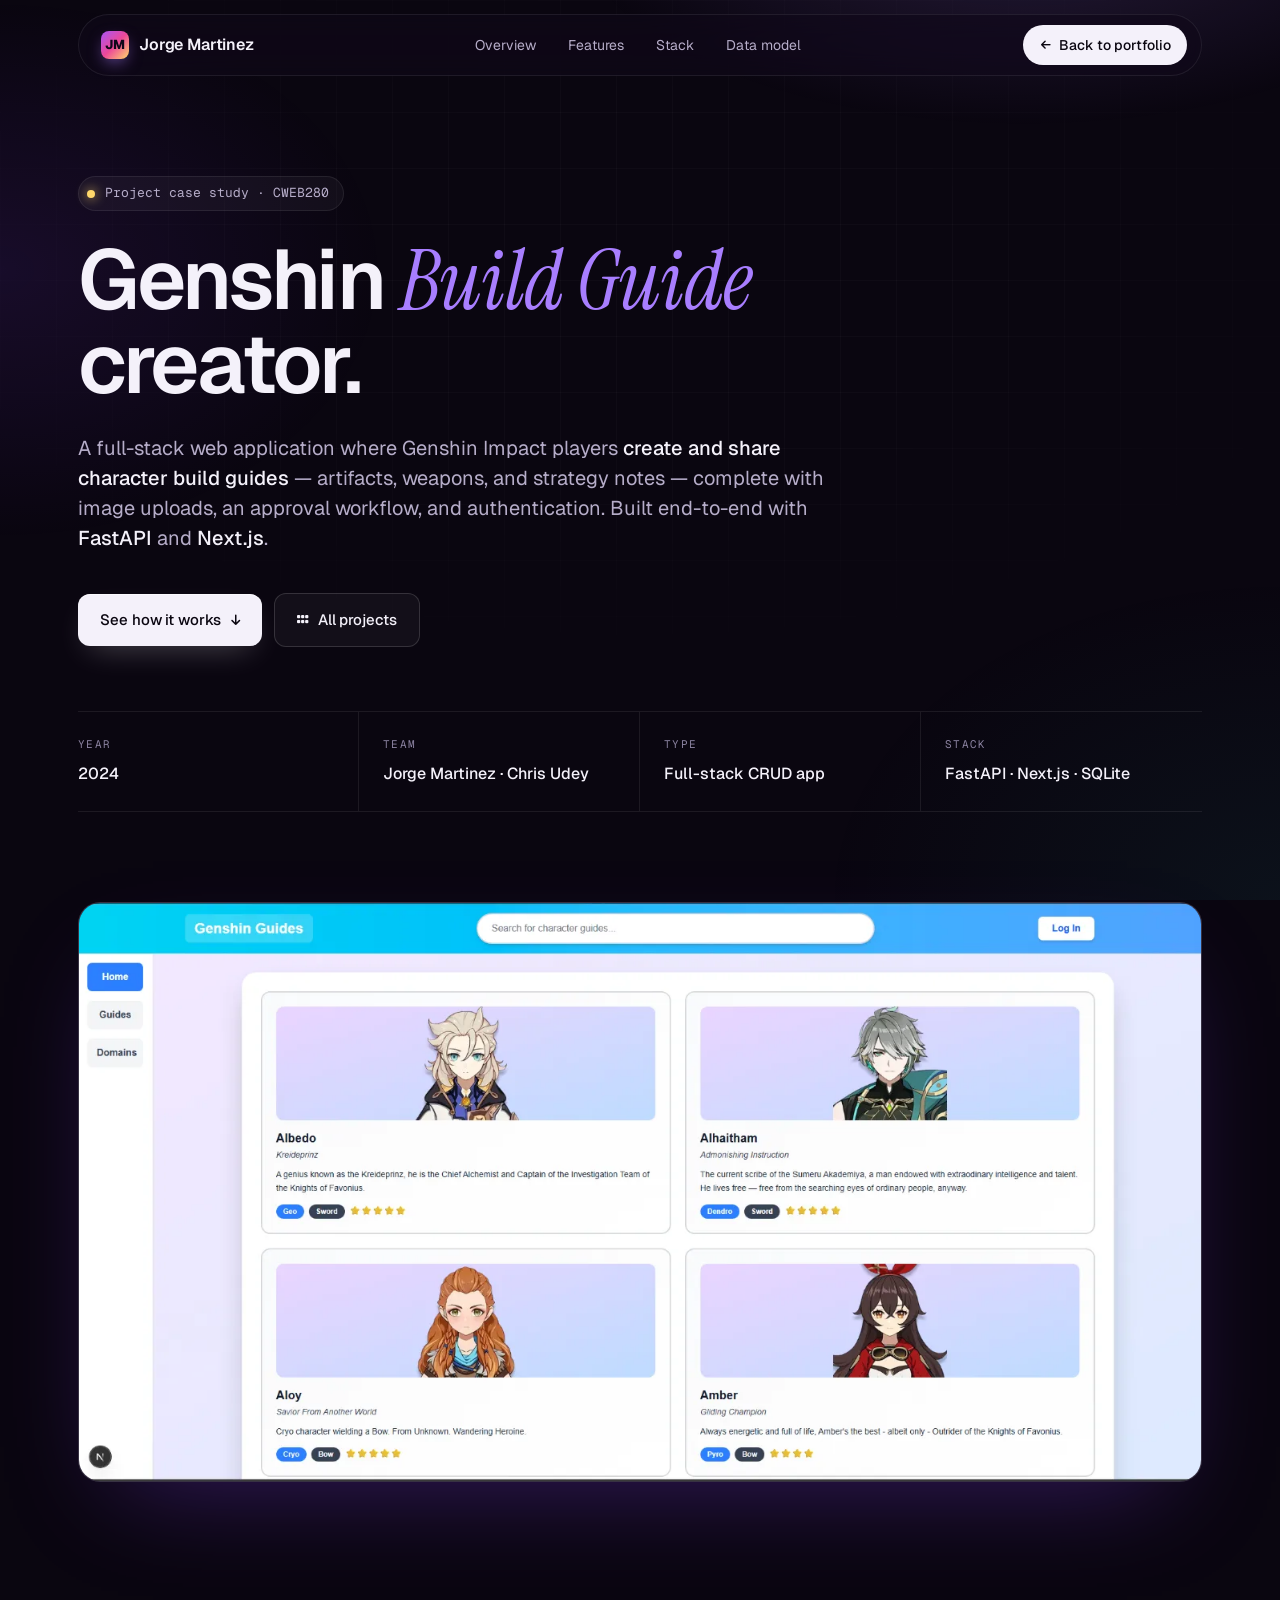
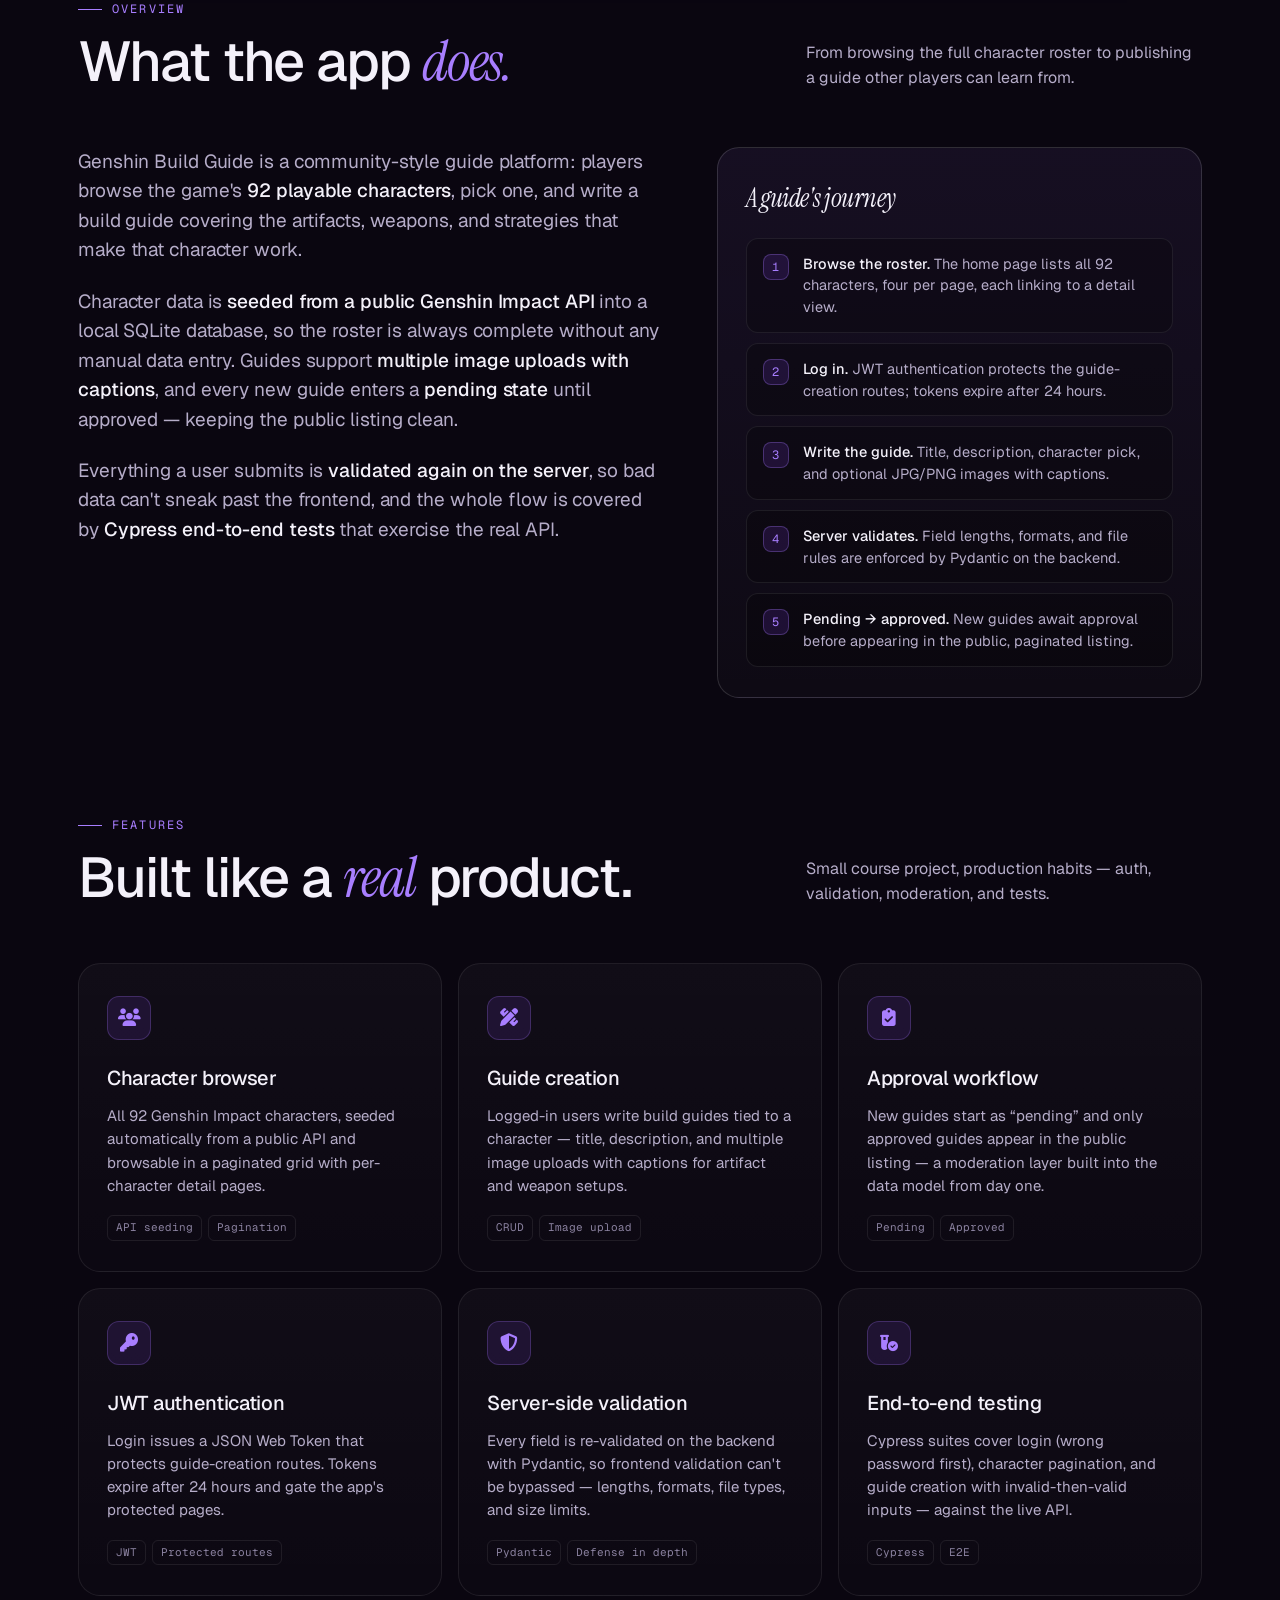
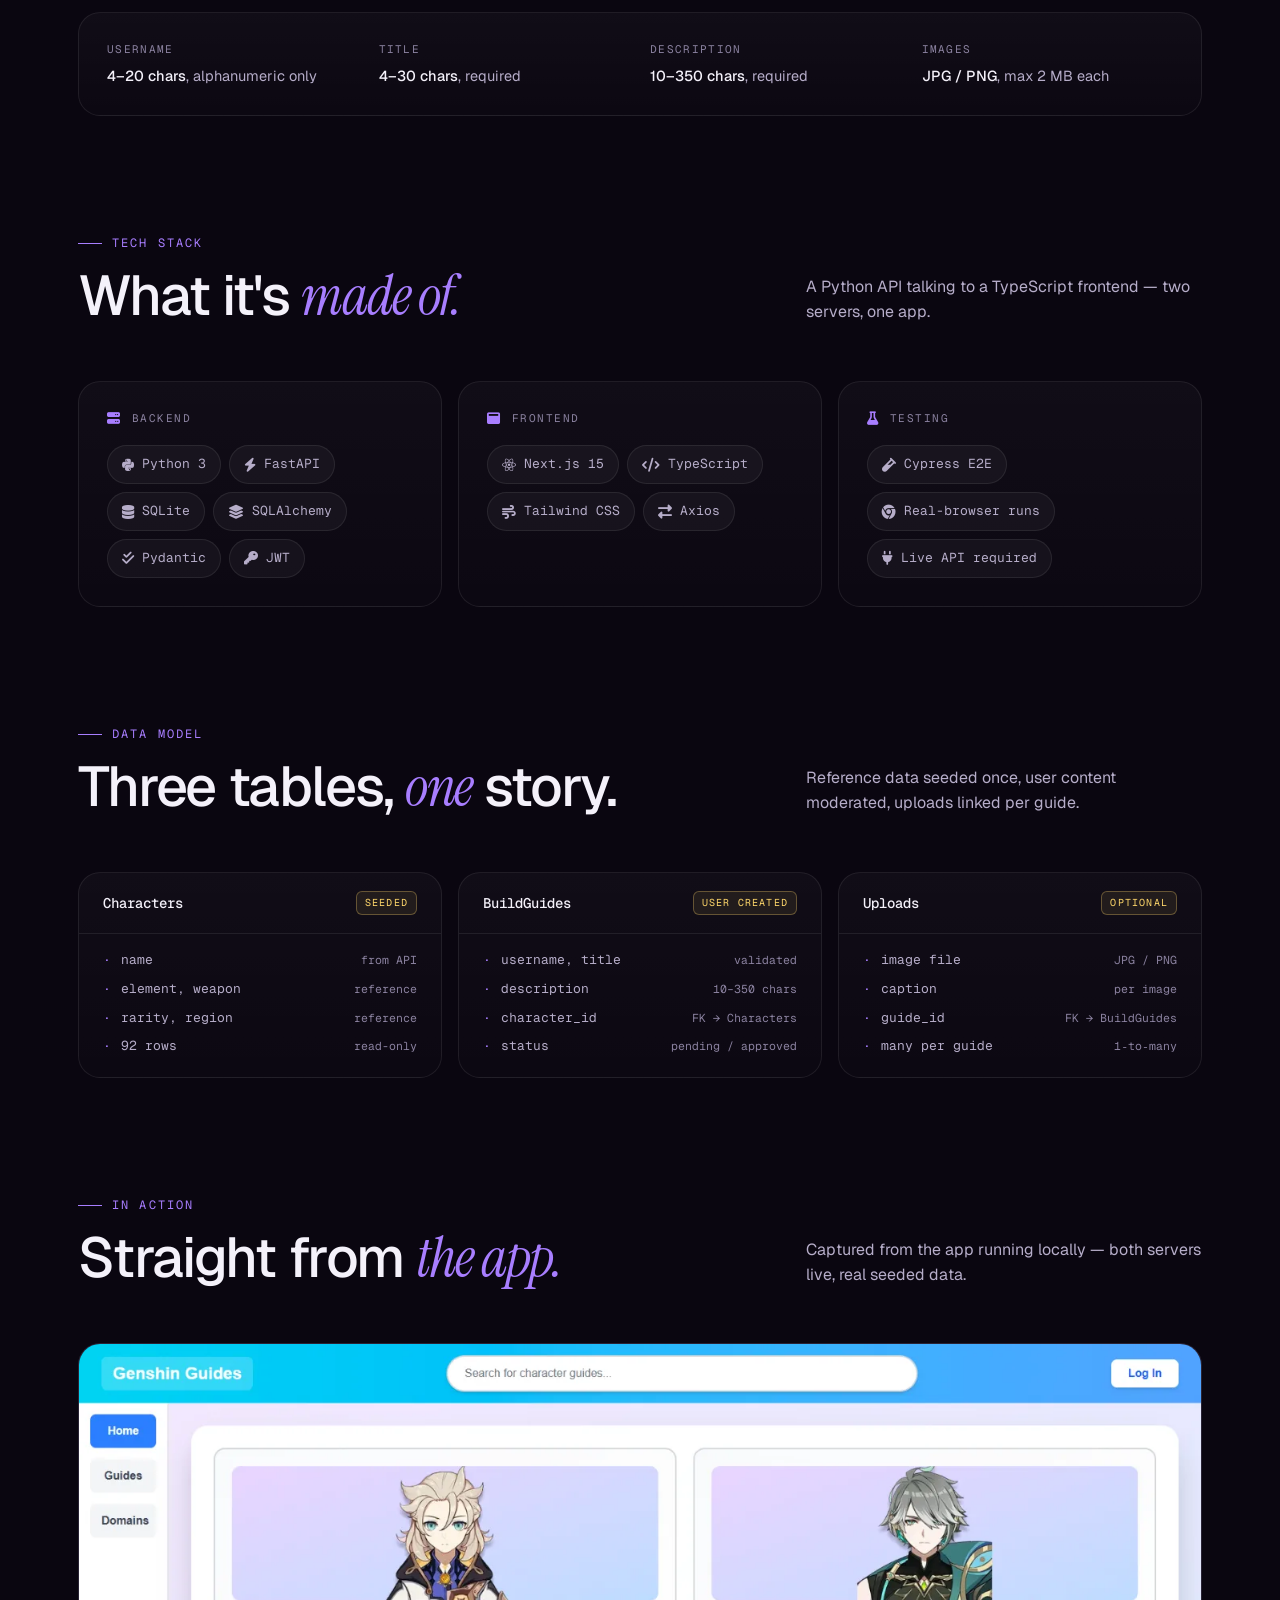
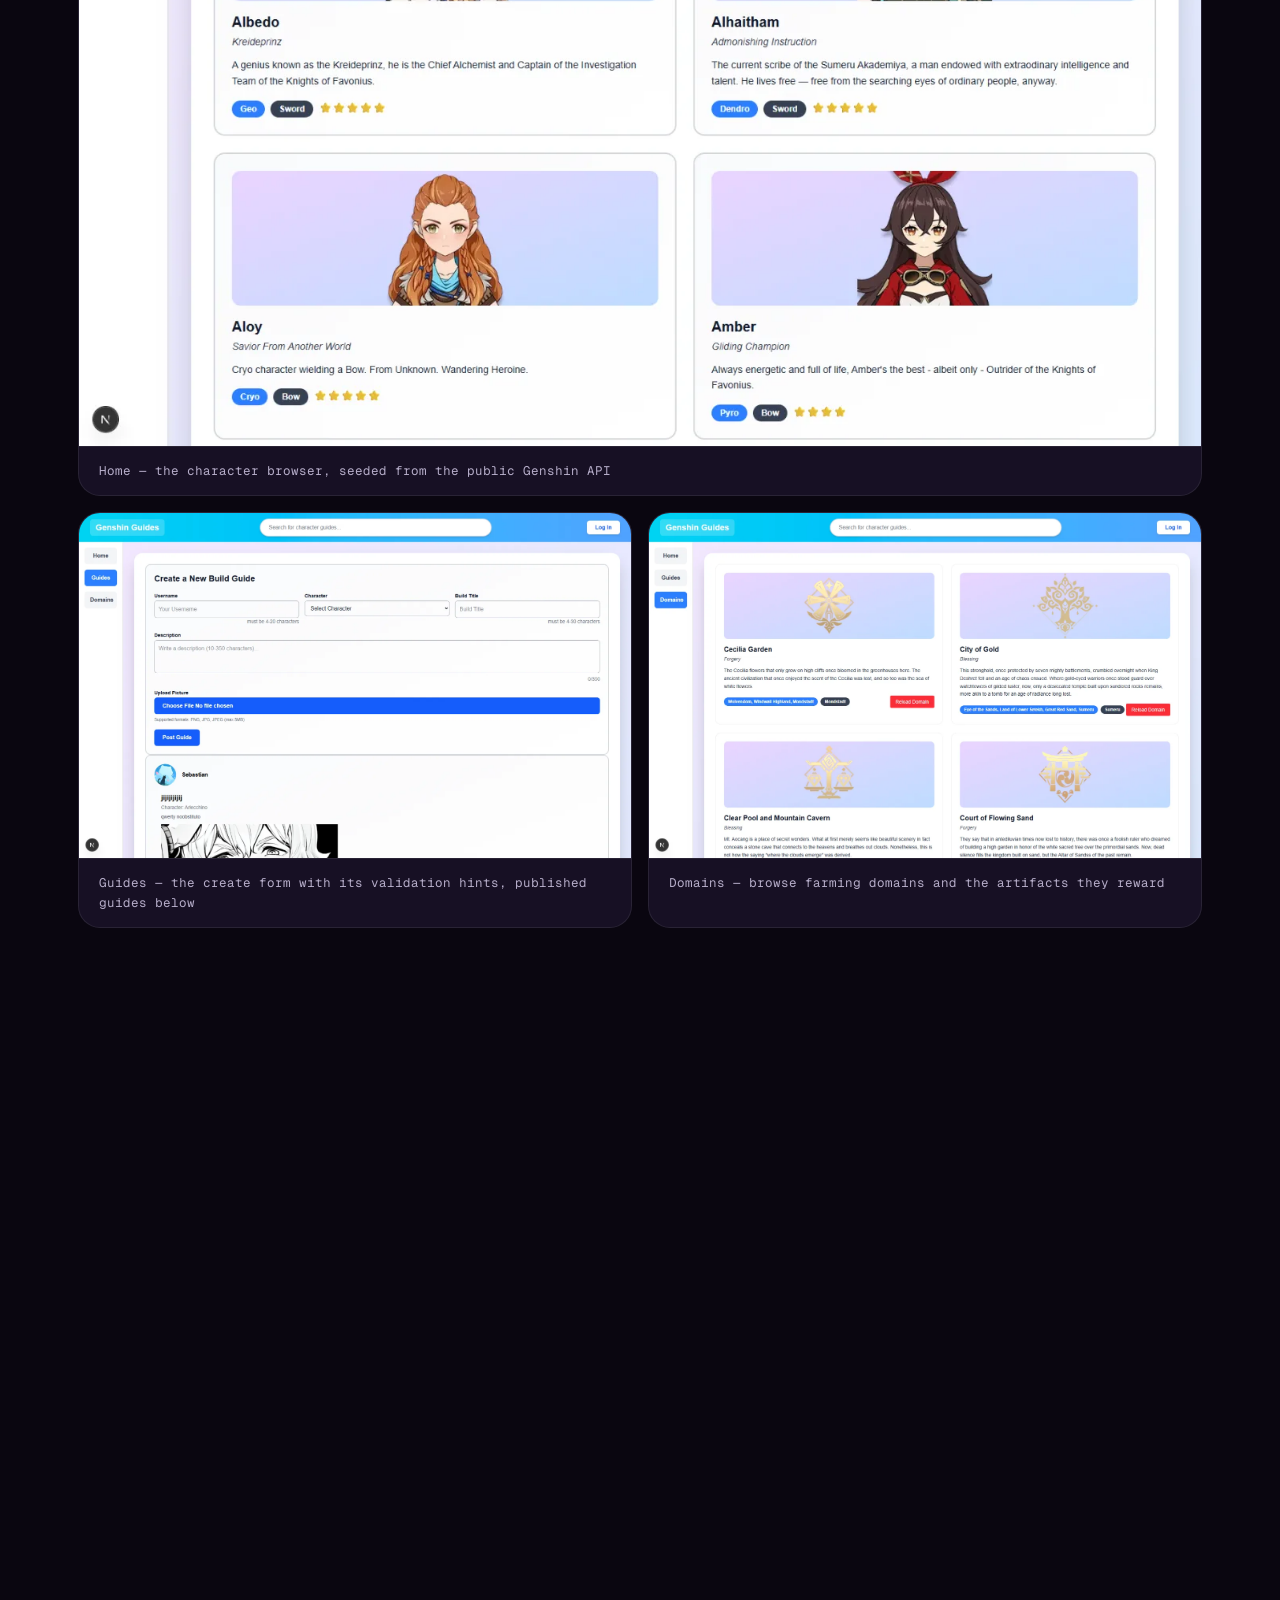
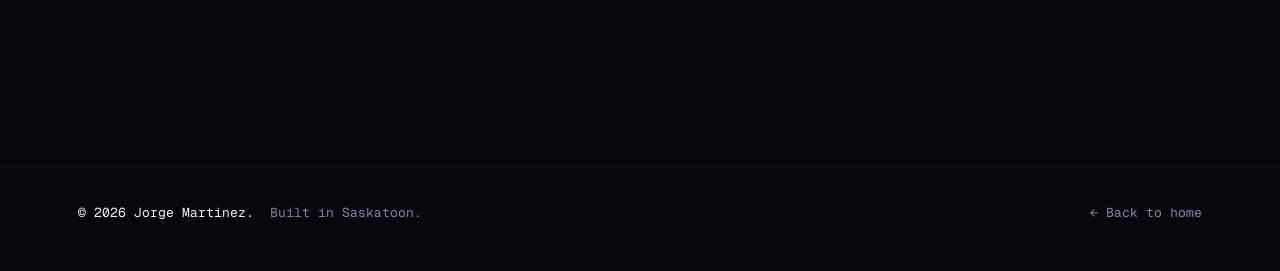
==== commit f5b143f3: "design changes" ====
--- a/genshin-build-guide.html
+++ b/genshin-build-guide.html
@@ -3,6 +3,7 @@
 <head>
 	<meta charset="utf-8" />
 	<meta name="viewport" content="width=device-width, initial-scale=1" />
+	<script>document.documentElement.classList.add('js');</script>
 	<title>Genshin Build Guide — Jorge Martinez</title>
 	<meta name="description" content="Genshin Build Guide — a full-stack web application for creating and sharing Genshin Impact character build guides. Built with FastAPI, Next.js, TypeScript and SQLite." />
 	<meta name="theme-color" content="#0A0610" />
@@ -12,8 +13,9 @@
 	<link rel="icon" href="data:image/svg+xml,%3Csvg xmlns='http://www.w3.org/2000/svg' viewBox='0 0 64 64'%3E%3Cdefs%3E%3ClinearGradient id='g' x1='0' y1='0' x2='1' y2='1'%3E%3Cstop offset='0' stop-color='%23A855F7'/%3E%3Cstop offset='.5' stop-color='%23EC4899'/%3E%3Cstop offset='1' stop-color='%23FFD86B'/%3E%3C/linearGradient%3E%3C/defs%3E%3Crect width='64' height='64' rx='14' fill='url(%23g)'/%3E%3Ctext x='32' y='43' font-family='Arial,sans-serif' font-size='28' font-weight='800' text-anchor='middle' fill='%2310071A'%3EJM%3C/text%3E%3C/svg%3E" />
 	<link rel="preconnect" href="https://fonts.googleapis.com">
 	<link rel="preconnect" href="https://fonts.gstatic.com" crossorigin>
-	<link href="https://fonts.googleapis.com/css2?family=Geist:wght@300;400;500;600;700;800&family=Geist+Mono:wght@400;500&family=Instrument+Serif:ital@0;1&display=swap" rel="stylesheet">
-	<link rel="stylesheet" href="https://cdnjs.cloudflare.com/ajax/libs/font-awesome/6.5.0/css/all.min.css">
+	<link href="https://fonts.googleapis.com/css2?family=Geist:wght@400;500;600;800&family=Geist+Mono:wght@400;500&family=Instrument+Serif:ital@0;1&display=swap" rel="stylesheet">
+	<link rel="stylesheet" href="https://cdnjs.cloudflare.com/ajax/libs/font-awesome/6.5.0/css/all.min.css" media="print" onload="this.media='all'">
+	<noscript><link rel="stylesheet" href="https://cdnjs.cloudflare.com/ajax/libs/font-awesome/6.5.0/css/all.min.css"></noscript>
 	<style>
 		:root {
 			--ink-0:#0A0610;
@@ -25,7 +27,7 @@
 			--line-strong:rgba(255,255,255,0.14);
 			--text:#F4F1FA;
 			--text-soft:#B6ADC9;
-			--text-mute:#7C7390;
+			--text-mute:#8B82A0;
 			--purple:#8C42FF;
 			--purple-soft:#A87EFF;
 			--purple-deep:#5A2A82;
@@ -67,9 +69,9 @@
 			inset: 0;
 			z-index: -2;
 			background:
-					radial-gradient(60% 40% at 80% -10%, rgba(168, 126, 255, 0.28), transparent 60%),
-					radial-gradient(50% 50% at 0% 30%, rgba(140, 66, 255, 0.18), transparent 60%),
-					radial-gradient(60% 60% at 100% 100%, rgba(48, 213, 200, 0.10), transparent 60%);
+					radial-gradient(60% 40% at 80% -10%, rgba(168, 126, 255, 0.18), transparent 60%),
+					radial-gradient(50% 50% at 0% 30%, rgba(140, 66, 255, 0.11), transparent 60%),
+					radial-gradient(60% 60% at 100% 100%, rgba(48, 213, 200, 0.06), transparent 60%);
 			pointer-events: none;
 		}
 		body::after {
@@ -88,6 +90,9 @@
 
 		a { color: inherit; text-decoration: none; }
 		a:hover { color: var(--purple-soft); }
+
+		/* Visible keyboard focus — violet ring on every interactive element */
+		:focus-visible { outline: 2px solid var(--purple-soft); outline-offset: 3px; }
 
 		.container { max-width: var(--maxw); margin: 0 auto; padding: 0 28px; }
 
@@ -144,6 +149,54 @@
 		.nav-cta:hover { transform: translateY(-1px); box-shadow: 0 8px 24px -8px rgba(255,255,255,0.4); }
 		@media (max-width: 720px) { .nav-links { display: none; } }
 
+		/* ---------- Mobile menu ---------- */
+		.menu-btn {
+			display: none;
+			width: 44px;
+			height: 44px;
+			align-items: center;
+			justify-content: center;
+			border-radius: 999px;
+			background: rgba(255,255,255,0.04);
+			border: 1px solid var(--line);
+			color: var(--text);
+			font-size: 15px;
+			cursor: pointer;
+			transition: background .2s var(--ease);
+		}
+		.menu-btn:hover { background: rgba(255,255,255,0.08); }
+		@media (max-width: 720px) { .menu-btn { display: inline-flex; } }
+		.mobile-menu {
+			position: fixed;
+			top: 78px;
+			left: 16px;
+			right: 16px;
+			z-index: 60;
+			background: rgba(15, 9, 24, 0.92);
+			backdrop-filter: blur(24px) saturate(140%);
+			-webkit-backdrop-filter: blur(24px) saturate(140%);
+			border: 1px solid var(--line-strong);
+			border-radius: var(--rad-md);
+			padding: 10px;
+			box-shadow: 0 24px 64px -16px rgba(0, 0, 0, 0.7);
+		}
+		.mobile-menu a {
+			display: flex;
+			align-items: center;
+			min-height: 48px;
+			padding: 12px 16px;
+			border-radius: 10px;
+			font-size: 16px;
+			color: var(--text-soft);
+		}
+		.mobile-menu a:hover { color: var(--text); background: rgba(255,255,255,0.04); }
+
+		/* Touch devices get full-size targets without changing the desktop look */
+		@media (pointer: coarse) {
+			.nav-links a { padding: 12px 16px; }
+			.nav-cta { min-height: 44px; }
+		}
+
 		/* ---------- Hero ---------- */
 		.hero { padding: 100px 0 70px; position: relative; }
 		.hero-eyebrow {
@@ -181,10 +234,7 @@
 			font-family: var(--font-serif);
 			font-style: italic;
 			font-weight: 400;
-			background: var(--grad-accent);
-			-webkit-background-clip: text;
-			background-clip: text;
-			color: transparent;
+			color: var(--purple-soft);
 			letter-spacing: -0.01em;
 		}
 		.hero-lede {
@@ -590,14 +640,26 @@
 		.footer-mark { color: var(--text); }
 
 		/* ---------- Reveal animation ---------- */
-		.reveal { opacity: 0; transform: translateY(20px); transition: opacity .9s var(--ease), transform .9s var(--ease); }
-		.reveal.in { opacity: 1; transform: translateY(0); }
+		/* Content is visible by default; the hidden start state only applies when JS is running */
+		.js .reveal { opacity: 0; transform: translateY(20px); transition: opacity .9s var(--ease), transform .9s var(--ease); }
+		.js .reveal.in { opacity: 1; transform: translateY(0); }
 
 		@media (max-width: 540px) {
 			.section { padding: 80px 0; }
 			.hero { padding: 72px 0 48px; }
 			.hero-meta { margin-top: 48px; }
 			.cta-row .btn { flex: 1; justify-content: center; }
+		}
+
+		/* ---------- Reduced motion ---------- */
+		@media (prefers-reduced-motion: reduce) {
+			*, *::before, *::after {
+				animation-duration: 0.01ms !important;
+				animation-iteration-count: 1 !important;
+				transition-duration: 0.01ms !important;
+				scroll-behavior: auto !important;
+			}
+			.js .reveal { opacity: 1; transform: none; }
 		}
 	</style>
 </head>
@@ -615,10 +677,21 @@
 		<a href="#data">Data model</a>
 	</nav>
 	<a class="nav-cta" href="index.html#work">
-		<i class="fa-solid fa-arrow-left" style="font-size:11px"></i>
+		<i class="fa-solid fa-arrow-left" style="font-size:11px" aria-hidden="true"></i>
 		Back to portfolio
 	</a>
+	<button class="menu-btn" id="menuBtn" aria-expanded="false" aria-controls="mobileMenu" aria-label="Open menu">
+		<i class="fa-solid fa-bars" aria-hidden="true"></i>
+	</button>
 </header>
+
+<nav class="mobile-menu" id="mobileMenu" aria-label="Page sections" hidden>
+	<a href="#overview">Overview</a>
+	<a href="#features">Features</a>
+	<a href="#stack">Stack</a>
+	<a href="#data">Data model</a>
+	<a href="index.html#work">← Back to portfolio</a>
+</nav>
 
 <!-- ============ HERO ============ -->
 <section id="top" class="hero">
@@ -667,7 +740,7 @@
 <div class="showcase">
 	<div class="container">
 		<div class="showcase-frame reveal">
-			<img src="assets/projects/genshinproject.png" alt="Genshin Build Guide application — character browser and guide pages">
+			<img src="assets/projects/genshinproject.webp" alt="Genshin Build Guide application — character browser and guide pages" decoding="async">
 		</div>
 	</div>
 </div>
@@ -919,23 +992,23 @@
 		</div>
 		<div class="gallery-grid">
 			<figure class="reveal span-2">
-				<img src="assets/projects/genshin-home.png" alt="Home page — paginated character browser" loading="lazy">
+				<img src="assets/projects/genshin-home.webp" alt="Home page — paginated character browser" loading="lazy">
 				<figcaption>Home — the character browser, seeded from the public Genshin API</figcaption>
 			</figure>
 			<figure class="reveal">
-				<img src="assets/projects/genshin-guides.png" alt="Guides page — create form with validation hints and published guides" loading="lazy">
+				<img src="assets/projects/genshin-guides.webp" alt="Guides page — create form with validation hints and published guides" loading="lazy">
 				<figcaption>Guides — the create form with its validation hints, published guides below</figcaption>
 			</figure>
 			<figure class="reveal">
-				<img src="assets/projects/genshin-domains.png" alt="Domains page — domains and the artifacts they reward" loading="lazy">
+				<img src="assets/projects/genshin-domains.webp" alt="Domains page — domains and the artifacts they reward" loading="lazy">
 				<figcaption>Domains — browse farming domains and the artifacts they reward</figcaption>
 			</figure>
 			<figure class="reveal">
-				<img src="assets/projects/genshin-review.png" alt="Review queue — pending guides with approve and reject actions" loading="lazy">
+				<img src="assets/projects/genshin-review.webp" alt="Review queue — pending guides with approve and reject actions" loading="lazy">
 				<figcaption>Review queue — approve or reject pending guides before they go public</figcaption>
 			</figure>
 			<figure class="reveal">
-				<img src="assets/projects/genshin-login.png" alt="Login page with JWT auth and Google sign-in" loading="lazy">
+				<img src="assets/projects/genshin-login.webp" alt="Login page with JWT auth and Google sign-in" loading="lazy">
 				<figcaption>Login — JWT authentication, with Google sign-in wired up</figcaption>
 			</figure>
 		</div>
@@ -972,11 +1045,35 @@
 </footer>
 
 <script>
-	// Reveal-on-scroll, same behavior as the home page
-	const io = new IntersectionObserver((entries) => {
-		entries.forEach(e => { if (e.isIntersecting) { e.target.classList.add('in'); io.unobserve(e.target); } });
-	}, { threshold: 0.12 });
-	document.querySelectorAll('.reveal').forEach(el => io.observe(el));
+	// Reveal-on-scroll — if IntersectionObserver is unavailable, show everything immediately
+	if ('IntersectionObserver' in window) {
+		const io = new IntersectionObserver((entries) => {
+			entries.forEach(e => { if (e.isIntersecting) { e.target.classList.add('in'); io.unobserve(e.target); } });
+		}, { threshold: 0.12 });
+		document.querySelectorAll('.reveal').forEach(el => io.observe(el));
+	} else {
+		document.querySelectorAll('.reveal').forEach(el => el.classList.add('in'));
+	}
+
+	// Mobile menu
+	const menuBtn = document.getElementById('menuBtn');
+	const mobileMenu = document.getElementById('mobileMenu');
+	menuBtn.addEventListener('click', (e) => {
+		e.stopPropagation();
+		mobileMenu.hidden = !mobileMenu.hidden;
+		menuBtn.setAttribute('aria-expanded', String(!mobileMenu.hidden));
+	});
+	mobileMenu.querySelectorAll('a').forEach(a => a.addEventListener('click', () => {
+		mobileMenu.hidden = true;
+		menuBtn.setAttribute('aria-expanded', 'false');
+	}));
+	document.addEventListener('click', (e) => {
+		if (!mobileMenu.hidden && !mobileMenu.contains(e.target)) {
+			mobileMenu.hidden = true;
+			menuBtn.setAttribute('aria-expanded', 'false');
+		}
+	});
+	document.addEventListener('keydown', (e) => { if (e.key === 'Escape') { mobileMenu.hidden = true; menuBtn.setAttribute('aria-expanded', 'false'); } });
 </script>
 </body>
 </html>
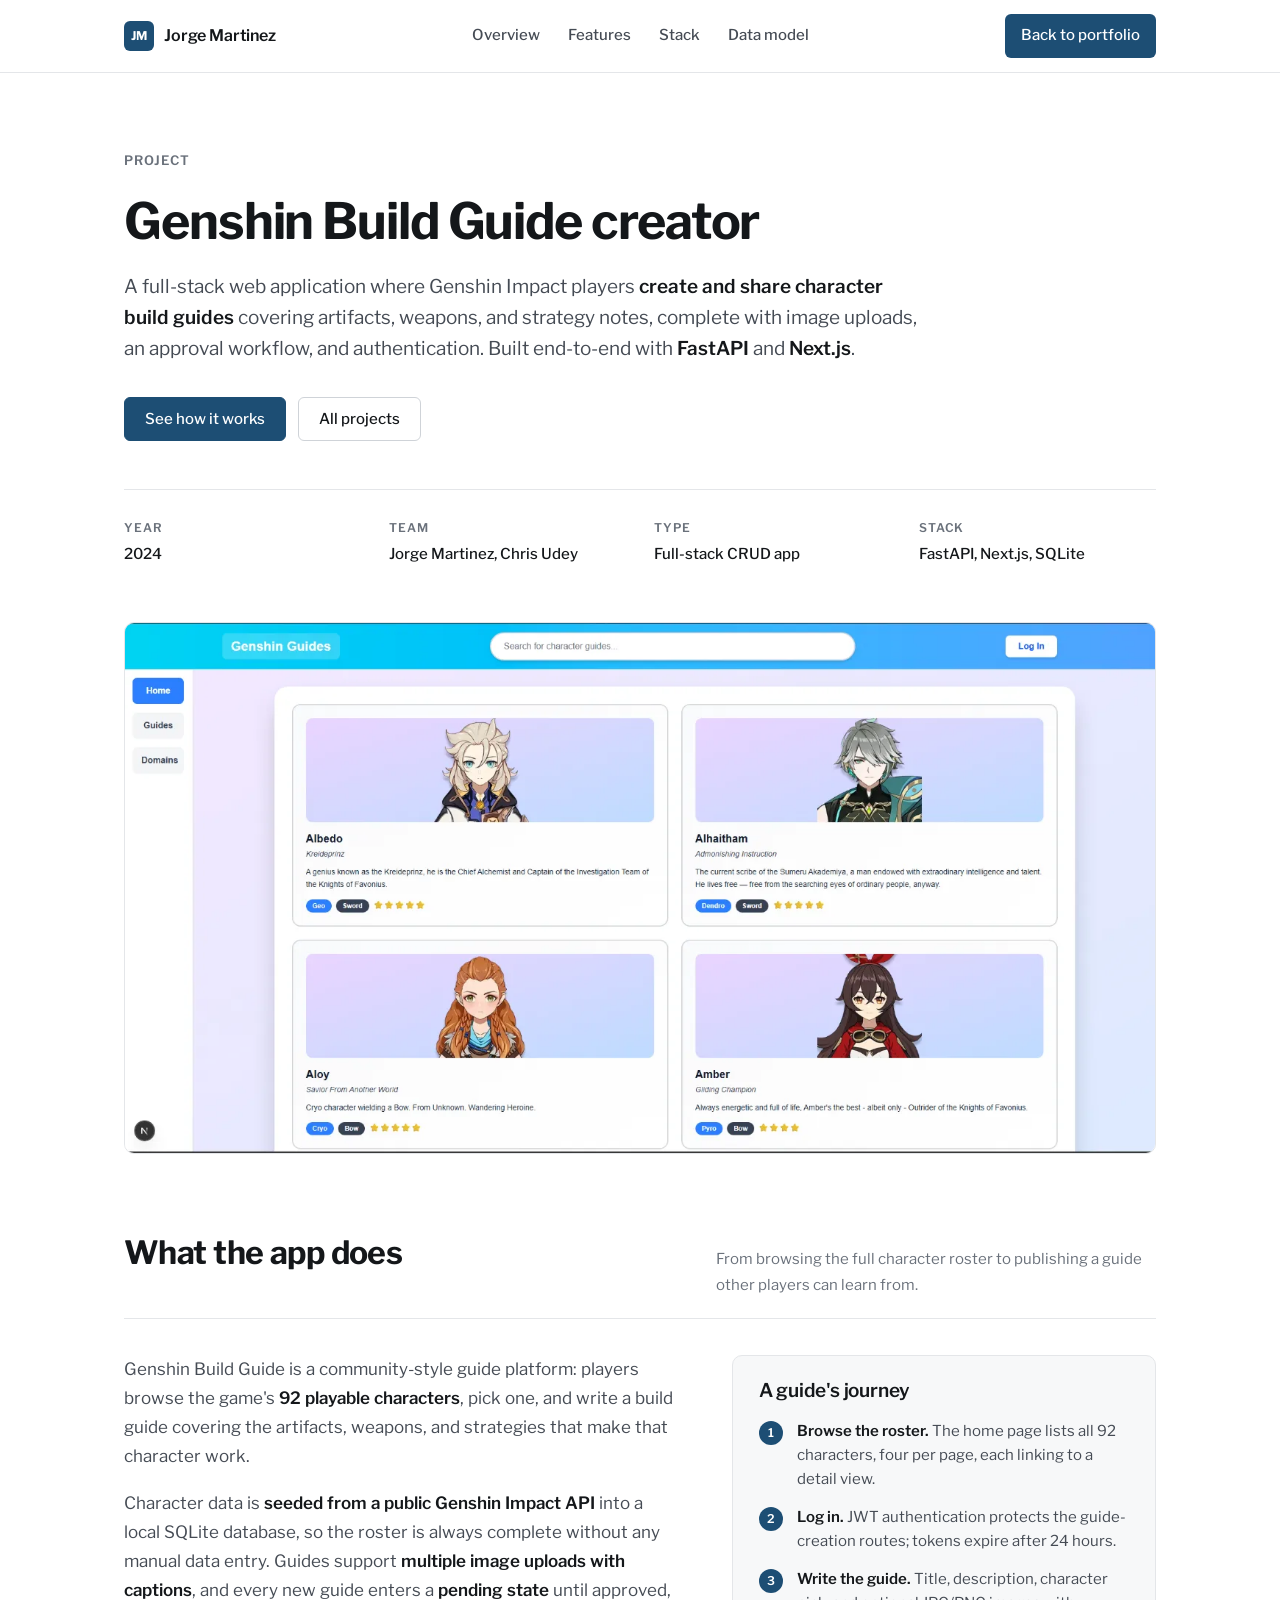
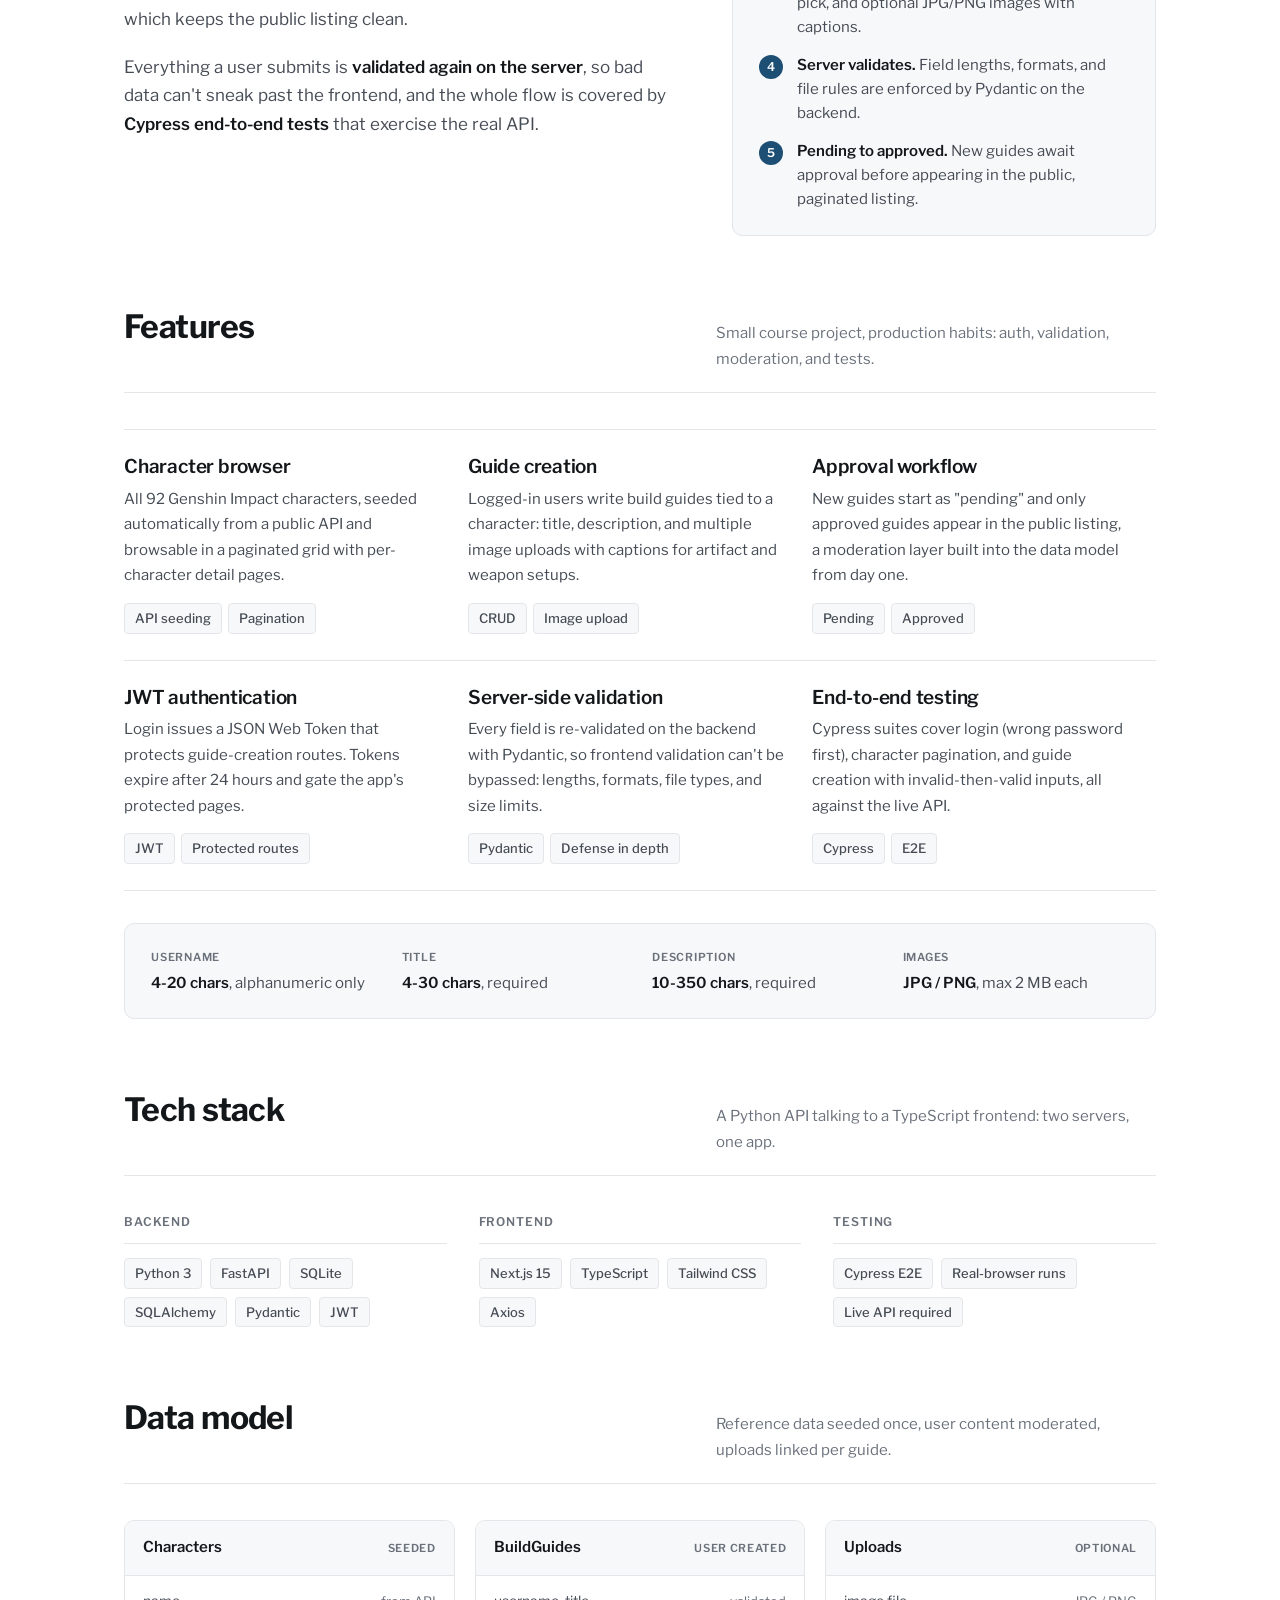
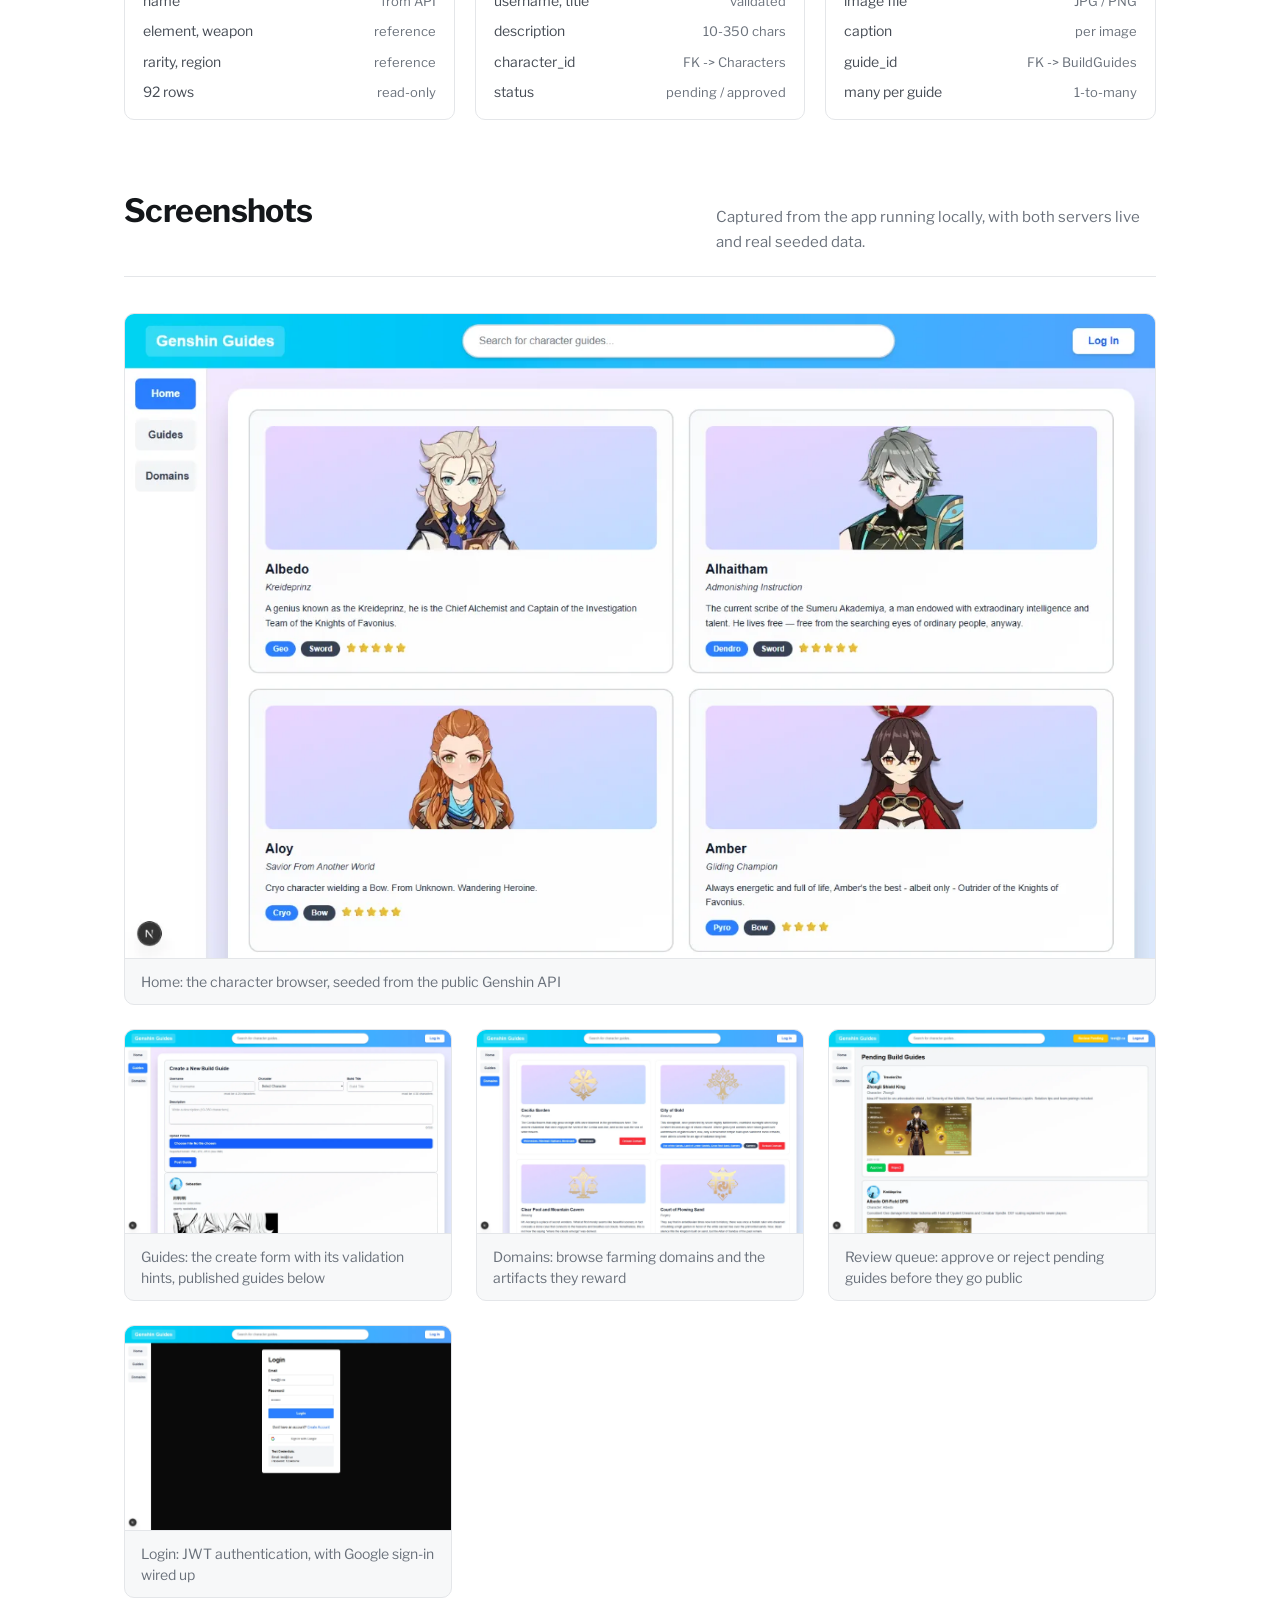
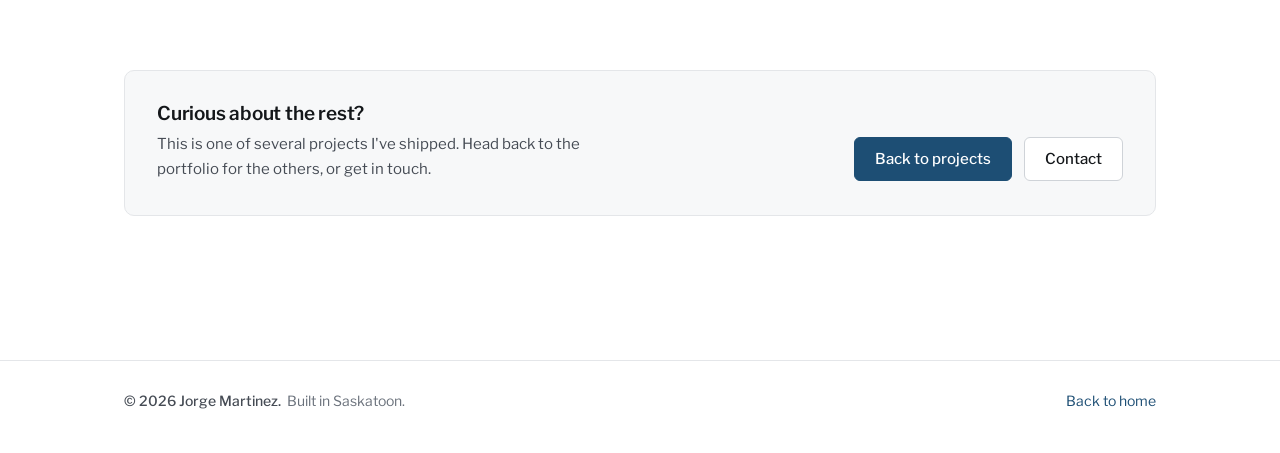
==== commit 65e6c218: "website rework" ====
--- a/genshin-build-guide.html
+++ b/genshin-build-guide.html
@@ -3,669 +3,22 @@
 <head>
 	<meta charset="utf-8" />
 	<meta name="viewport" content="width=device-width, initial-scale=1" />
-	<script>document.documentElement.classList.add('js');</script>
-	<title>Genshin Build Guide — Jorge Martinez</title>
-	<meta name="description" content="Genshin Build Guide — a full-stack web application for creating and sharing Genshin Impact character build guides. Built with FastAPI, Next.js, TypeScript and SQLite." />
-	<meta name="theme-color" content="#0A0610" />
-	<meta property="og:title" content="Genshin Build Guide — Jorge Martinez" />
+	<title>Genshin Build Guide | Jorge Martinez</title>
+	<meta name="description" content="Genshin Build Guide is a full-stack web application for creating and sharing Genshin Impact character build guides. Built with FastAPI, Next.js, TypeScript and SQLite." />
+	<meta name="theme-color" content="#ffffff" />
+	<meta property="og:title" content="Genshin Build Guide | Jorge Martinez" />
 	<meta property="og:description" content="A full-stack CRUD app for creating and sharing Genshin Impact character build guides. FastAPI + Next.js." />
 	<meta property="og:type" content="article" />
-	<link rel="icon" href="data:image/svg+xml,%3Csvg xmlns='http://www.w3.org/2000/svg' viewBox='0 0 64 64'%3E%3Cdefs%3E%3ClinearGradient id='g' x1='0' y1='0' x2='1' y2='1'%3E%3Cstop offset='0' stop-color='%23A855F7'/%3E%3Cstop offset='.5' stop-color='%23EC4899'/%3E%3Cstop offset='1' stop-color='%23FFD86B'/%3E%3C/linearGradient%3E%3C/defs%3E%3Crect width='64' height='64' rx='14' fill='url(%23g)'/%3E%3Ctext x='32' y='43' font-family='Arial,sans-serif' font-size='28' font-weight='800' text-anchor='middle' fill='%2310071A'%3EJM%3C/text%3E%3C/svg%3E" />
+	<link rel="icon" href="data:image/svg+xml,%3Csvg xmlns='http://www.w3.org/2000/svg' viewBox='0 0 64 64'%3E%3Crect width='64' height='64' rx='12' fill='%231D4E74'/%3E%3Ctext x='32' y='42' font-family='Helvetica,Arial,sans-serif' font-size='25' font-weight='700' text-anchor='middle' fill='%23ffffff'%3EJM%3C/text%3E%3C/svg%3E" />
 	<link rel="preconnect" href="https://fonts.googleapis.com">
 	<link rel="preconnect" href="https://fonts.gstatic.com" crossorigin>
-	<link href="https://fonts.googleapis.com/css2?family=Geist:wght@400;500;600;800&family=Geist+Mono:wght@400;500&family=Instrument+Serif:ital@0;1&display=swap" rel="stylesheet">
-	<link rel="stylesheet" href="https://cdnjs.cloudflare.com/ajax/libs/font-awesome/6.5.0/css/all.min.css" media="print" onload="this.media='all'">
-	<noscript><link rel="stylesheet" href="https://cdnjs.cloudflare.com/ajax/libs/font-awesome/6.5.0/css/all.min.css"></noscript>
-	<style>
-		:root {
-			--ink-0:#0A0610;
-			--ink-1:#0F0918;
-			--ink-2:#171024;
-			--ink-3:#211632;
-			--ink-4:#2D1F44;
-			--line:rgba(255,255,255,0.08);
-			--line-strong:rgba(255,255,255,0.14);
-			--text:#F4F1FA;
-			--text-soft:#B6ADC9;
-			--text-mute:#8B82A0;
-			--purple:#8C42FF;
-			--purple-soft:#A87EFF;
-			--purple-deep:#5A2A82;
-			--gold:#FFD86B;
-			--gold-deep:#D4A017;
-			--cyan:#30D5C8;
-			--cyan-deep:#1FA89C;
-			--pink:#EC4899;
-			--violet:#8B5CF6;
-			--grad-accent: linear-gradient(135deg, #A855F7 0%, #EC4899 50%, #FFD86B 100%);
-			--font-sans: 'Geist', ui-sans-serif, system-ui, sans-serif;
-			--font-mono: 'Geist Mono', ui-monospace, monospace;
-			--font-serif: 'Instrument Serif', Georgia, serif;
-			--rad-sm: 8px;
-			--rad-md: 14px;
-			--rad-lg: 22px;
-			--maxw: 1180px;
-			--ease: cubic-bezier(.2, .7, .2, 1);
-		}
-
-		* { box-sizing: border-box; }
-		html, body { margin: 0; padding: 0; }
-		html { scroll-behavior: smooth; }
-		body {
-			background: var(--ink-0);
-			color: var(--text);
-			font-family: var(--font-sans);
-			font-weight: 400;
-			font-size: 16px;
-			line-height: 1.6;
-			-webkit-font-smoothing: antialiased;
-			overflow-x: hidden;
-		}
-
-		/* Atmospheric backdrop — soft glows and a faint grid, same as the home page */
-		body::before {
-			content: "";
-			position: fixed;
-			inset: 0;
-			z-index: -2;
-			background:
-					radial-gradient(60% 40% at 80% -10%, rgba(168, 126, 255, 0.18), transparent 60%),
-					radial-gradient(50% 50% at 0% 30%, rgba(140, 66, 255, 0.11), transparent 60%),
-					radial-gradient(60% 60% at 100% 100%, rgba(48, 213, 200, 0.06), transparent 60%);
-			pointer-events: none;
-		}
-		body::after {
-			content: "";
-			position: fixed;
-			inset: 0;
-			z-index: -1;
-			background-image:
-					linear-gradient(rgba(255,255,255,0.025) 1px, transparent 1px),
-					linear-gradient(90deg, rgba(255,255,255,0.025) 1px, transparent 1px);
-			background-size: 56px 56px;
-			mask-image: radial-gradient(ellipse 80% 60% at 50% 30%, black 30%, transparent 80%);
-			-webkit-mask-image: radial-gradient(ellipse 80% 60% at 50% 30%, black 30%, transparent 80%);
-			pointer-events: none;
-		}
-
-		a { color: inherit; text-decoration: none; }
-		a:hover { color: var(--purple-soft); }
-
-		/* Visible keyboard focus — violet ring on every interactive element */
-		:focus-visible { outline: 2px solid var(--purple-soft); outline-offset: 3px; }
-
-		.container { max-width: var(--maxw); margin: 0 auto; padding: 0 28px; }
-
-		/* ---------- Top nav ---------- */
-		.nav {
-			position: sticky;
-			top: 14px;
-			z-index: 50;
-			margin: 14px auto 0;
-			max-width: calc(var(--maxw) - 56px);
-			padding: 10px 14px 10px 22px;
-			display: flex;
-			align-items: center;
-			justify-content: space-between;
-			border-radius: 999px;
-			background: rgba(15, 9, 24, 0.6);
-			backdrop-filter: blur(20px) saturate(140%);
-			-webkit-backdrop-filter: blur(20px) saturate(140%);
-			border: 1px solid var(--line);
-		}
-		.brand { display: flex; align-items: center; gap: 10px; font-weight: 600; letter-spacing: -0.01em; }
-		.brand-mark {
-			width: 28px; height: 28px;
-			border-radius: 8px;
-			background: var(--grad-accent);
-			display: flex; align-items: center; justify-content: center;
-			color: #10071A;
-			font-weight: 800;
-			font-size: 13px;
-			letter-spacing: -0.02em;
-			box-shadow: 0 6px 16px -4px rgba(168, 126, 255, 0.6);
-		}
-		.nav-links { display: flex; gap: 4px; }
-		.nav-links a {
-			padding: 8px 14px;
-			border-radius: 999px;
-			font-size: 14px;
-			color: var(--text-soft);
-			transition: color .2s var(--ease), background .2s var(--ease);
-		}
-		.nav-links a:hover { color: var(--text); background: rgba(255,255,255,0.04); }
-		.nav-cta {
-			padding: 9px 16px 9px 18px;
-			border-radius: 999px;
-			background: var(--text);
-			color: var(--ink-0) !important;
-			font-size: 14px;
-			font-weight: 500;
-			display: inline-flex;
-			align-items: center;
-			gap: 8px;
-			transition: transform .2s var(--ease), box-shadow .2s var(--ease);
-		}
-		.nav-cta:hover { transform: translateY(-1px); box-shadow: 0 8px 24px -8px rgba(255,255,255,0.4); }
-		@media (max-width: 720px) { .nav-links { display: none; } }
-
-		/* ---------- Mobile menu ---------- */
-		.menu-btn {
-			display: none;
-			width: 44px;
-			height: 44px;
-			align-items: center;
-			justify-content: center;
-			border-radius: 999px;
-			background: rgba(255,255,255,0.04);
-			border: 1px solid var(--line);
-			color: var(--text);
-			font-size: 15px;
-			cursor: pointer;
-			transition: background .2s var(--ease);
-		}
-		.menu-btn:hover { background: rgba(255,255,255,0.08); }
-		@media (max-width: 720px) { .menu-btn { display: inline-flex; } }
-		.mobile-menu {
-			position: fixed;
-			top: 78px;
-			left: 16px;
-			right: 16px;
-			z-index: 60;
-			background: rgba(15, 9, 24, 0.92);
-			backdrop-filter: blur(24px) saturate(140%);
-			-webkit-backdrop-filter: blur(24px) saturate(140%);
-			border: 1px solid var(--line-strong);
-			border-radius: var(--rad-md);
-			padding: 10px;
-			box-shadow: 0 24px 64px -16px rgba(0, 0, 0, 0.7);
-		}
-		.mobile-menu a {
-			display: flex;
-			align-items: center;
-			min-height: 48px;
-			padding: 12px 16px;
-			border-radius: 10px;
-			font-size: 16px;
-			color: var(--text-soft);
-		}
-		.mobile-menu a:hover { color: var(--text); background: rgba(255,255,255,0.04); }
-
-		/* Touch devices get full-size targets without changing the desktop look */
-		@media (pointer: coarse) {
-			.nav-links a { padding: 12px 16px; }
-			.nav-cta { min-height: 44px; }
-		}
-
-		/* ---------- Hero ---------- */
-		.hero { padding: 100px 0 70px; position: relative; }
-		.hero-eyebrow {
-			display: inline-flex;
-			align-items: center;
-			gap: 10px;
-			padding: 6px 14px 6px 8px;
-			border-radius: 999px;
-			background: rgba(255,255,255,0.04);
-			border: 1px solid var(--line);
-			font-size: 13px;
-			color: var(--text-soft);
-			font-family: var(--font-mono);
-			margin-bottom: 28px;
-		}
-		.hero-eyebrow::before {
-			content: "";
-			width: 8px; height: 8px; border-radius: 50%;
-			background: var(--gold);
-			box-shadow: 0 0 12px var(--gold);
-			animation: pulse 2s ease-in-out infinite;
-		}
-		@keyframes pulse { 50% { opacity: 0.5; transform: scale(0.85); } }
-
-		.hero h1 {
-			font-family: var(--font-sans);
-			font-size: clamp(42px, 7vw, 84px);
-			line-height: 0.98;
-			letter-spacing: -0.04em;
-			font-weight: 600;
-			margin: 0 0 28px;
-			max-width: 16ch;
-		}
-		.hero h1 .accent {
-			font-family: var(--font-serif);
-			font-style: italic;
-			font-weight: 400;
-			color: var(--purple-soft);
-			letter-spacing: -0.01em;
-		}
-		.hero-lede {
-			font-size: 20px;
-			line-height: 1.5;
-			color: var(--text-soft);
-			max-width: 58ch;
-			margin: 0 0 40px;
-		}
-		.hero-lede strong { color: var(--text); font-weight: 500; }
-
-		.cta-row { display: flex; gap: 12px; flex-wrap: wrap; align-items: center; }
-		.btn {
-			display: inline-flex;
-			align-items: center;
-			gap: 10px;
-			padding: 14px 22px;
-			border-radius: 12px;
-			font-family: var(--font-sans);
-			font-size: 15px;
-			font-weight: 500;
-			letter-spacing: -0.005em;
-			cursor: pointer;
-			border: 0;
-			transition: transform .2s var(--ease), background .2s var(--ease), box-shadow .2s var(--ease);
-		}
-		.btn-primary {
-			background: var(--text);
-			color: var(--ink-0);
-			box-shadow: 0 1px 0 rgba(255,255,255,0.6) inset, 0 12px 32px -12px rgba(244,241,250,0.3);
-		}
-		.btn-primary:hover { transform: translateY(-2px); box-shadow: 0 1px 0 rgba(255,255,255,0.6) inset, 0 16px 40px -12px rgba(244,241,250,0.4); }
-		.btn-ghost {
-			background: rgba(255,255,255,0.04);
-			color: var(--text);
-			border: 1px solid var(--line-strong);
-		}
-		.btn-ghost:hover { background: rgba(255,255,255,0.08); }
-		.btn .arrow { transition: transform .2s var(--ease); }
-		.btn:hover .arrow { transform: translateX(3px); }
-
-		/* ---------- Hero meta strip ---------- */
-		.hero-meta {
-			margin-top: 64px;
-			display: grid;
-			grid-template-columns: repeat(4, 1fr);
-			gap: 0;
-			border-top: 1px solid var(--line);
-			border-bottom: 1px solid var(--line);
-		}
-		.hero-meta > div {
-			padding: 24px 0;
-			border-right: 1px solid var(--line);
-		}
-		.hero-meta > div:last-child { border-right: 0; }
-		.hero-meta > div:not(:first-child) { padding-left: 24px; }
-		.meta-label {
-			font-family: var(--font-mono);
-			font-size: 11px;
-			text-transform: uppercase;
-			letter-spacing: 0.12em;
-			color: var(--text-mute);
-			margin-bottom: 8px;
-		}
-		.meta-value { font-size: 16px; color: var(--text); font-weight: 500; }
-		@media (max-width: 720px) {
-			.hero-meta { grid-template-columns: 1fr 1fr; }
-			.hero-meta > div:nth-child(2) { border-right: 0; }
-			.hero-meta > div:nth-child(-n+2) { border-bottom: 1px solid var(--line); }
-		}
-
-		/* ---------- Showcase image ---------- */
-		.showcase { padding: 20px 0 0; }
-		.showcase-frame {
-			border: 1px solid var(--line-strong);
-			border-radius: var(--rad-lg);
-			overflow: hidden;
-			background: var(--ink-2);
-			box-shadow: 0 40px 100px -40px rgba(140, 66, 255, 0.35);
-		}
-		.showcase-frame img { width: 100%; display: block; }
-
-		/* ---------- Section header ---------- */
-		.section { padding: 110px 0; }
-		.section-head {
-			display: flex;
-			align-items: end;
-			justify-content: space-between;
-			gap: 40px;
-			margin-bottom: 56px;
-			flex-wrap: wrap;
-		}
-		.section-tag {
-			font-family: var(--font-mono);
-			font-size: 12px;
-			text-transform: uppercase;
-			letter-spacing: 0.18em;
-			color: var(--purple-soft);
-			margin: 0 0 14px;
-			display: inline-flex;
-			align-items: center;
-			gap: 10px;
-		}
-		.section-tag::before {
-			content: ""; width: 24px; height: 1px; background: var(--purple-soft);
-		}
-		.section h2 {
-			font-size: clamp(36px, 5vw, 56px);
-			line-height: 1.02;
-			letter-spacing: -0.03em;
-			font-weight: 500;
-			margin: 0;
-			max-width: 18ch;
-		}
-		.section h2 em { font-family: var(--font-serif); font-style: italic; font-weight: 400; color: var(--purple-soft); }
-		.section-sub {
-			max-width: 36ch;
-			color: var(--text-soft);
-			font-size: 16px;
-			line-height: 1.55;
-			margin: 0;
-		}
-
-		/* ---------- Overview prose ---------- */
-		.overview-grid {
-			display: grid;
-			grid-template-columns: 1.2fr 1fr;
-			gap: 56px;
-			align-items: start;
-		}
-		@media (max-width: 880px) { .overview-grid { grid-template-columns: 1fr; gap: 40px; } }
-		.overview-body {
-			font-size: 19px;
-			line-height: 1.55;
-			color: var(--text-soft);
-			letter-spacing: -0.005em;
-		}
-		.overview-body p { margin: 0 0 22px; }
-		.overview-body p:last-child { margin: 0; }
-		.overview-body strong { color: var(--text); font-weight: 500; }
-
-		.flow-card {
-			background: linear-gradient(180deg, rgba(168, 126, 255, 0.08), rgba(255,255,255,0.02));
-			border: 1px solid var(--line-strong);
-			border-radius: var(--rad-lg);
-			padding: 30px 28px;
-		}
-		.flow-card h3 {
-			font-family: var(--font-serif);
-			font-style: italic;
-			font-weight: 400;
-			font-size: 26px;
-			letter-spacing: -0.02em;
-			margin: 0 0 18px;
-		}
-		.flow-list { list-style: none; margin: 0; padding: 0; display: flex; flex-direction: column; gap: 10px; }
-		.flow-list li {
-			display: flex;
-			align-items: flex-start;
-			gap: 14px;
-			padding: 14px 16px;
-			background: rgba(0,0,0,0.25);
-			border: 1px solid var(--line);
-			border-radius: 12px;
-			font-size: 14.5px;
-			color: var(--text-soft);
-			line-height: 1.5;
-		}
-		.flow-list .num {
-			flex: none;
-			width: 26px; height: 26px;
-			border-radius: 8px;
-			display: flex; align-items: center; justify-content: center;
-			background: rgba(140, 66, 255, 0.15);
-			border: 1px solid rgba(168, 126, 255, 0.3);
-			color: var(--purple-soft);
-			font-family: var(--font-mono);
-			font-size: 12px;
-			margin-top: 1px;
-		}
-		.flow-list strong { color: var(--text); font-weight: 500; }
-
-		/* ---------- Feature cards ---------- */
-		.feature-grid {
-			display: grid;
-			grid-template-columns: repeat(3, 1fr);
-			gap: 16px;
-		}
-		@media (max-width: 880px) { .feature-grid { grid-template-columns: 1fr; } }
-		.exp-card {
-			padding: 32px 28px 30px;
-			background: linear-gradient(180deg, rgba(255,255,255,0.03), rgba(255,255,255,0.01));
-			border: 1px solid var(--line);
-			border-radius: var(--rad-lg);
-			position: relative;
-			overflow: hidden;
-			transition: transform .3s var(--ease), border-color .3s var(--ease), background .3s var(--ease);
-		}
-		.exp-card:hover { transform: translateY(-4px); border-color: var(--line-strong); }
-		.exp-card .ico {
-			width: 44px; height: 44px;
-			border-radius: 12px;
-			display: flex; align-items: center; justify-content: center;
-			background: rgba(140, 66, 255, 0.12);
-			border: 1px solid rgba(168, 126, 255, 0.25);
-			color: var(--purple-soft);
-			font-size: 18px;
-			margin-bottom: 22px;
-		}
-		.exp-card h3 { font-size: 20px; font-weight: 500; letter-spacing: -0.015em; margin: 0 0 10px; }
-		.exp-card p { font-size: 15px; line-height: 1.55; color: var(--text-soft); margin: 0; }
-		.exp-card .tag-row { margin-top: 18px; display: flex; gap: 6px; flex-wrap: wrap; }
-		.tag {
-			font-family: var(--font-mono);
-			font-size: 11px;
-			color: var(--text-mute);
-			padding: 3px 8px;
-			border: 1px solid var(--line);
-			border-radius: 6px;
-		}
-
-		/* ---------- Stack columns ---------- */
-		.stack-grid {
-			display: grid;
-			grid-template-columns: repeat(3, 1fr);
-			gap: 16px;
-		}
-		@media (max-width: 880px) { .stack-grid { grid-template-columns: 1fr; } }
-		.stack-col {
-			padding: 28px;
-			border: 1px solid var(--line);
-			border-radius: var(--rad-lg);
-			background: linear-gradient(180deg, rgba(255,255,255,0.03), rgba(255,255,255,0.01));
-		}
-		.stack-col .col-label {
-			font-family: var(--font-mono);
-			font-size: 11px;
-			text-transform: uppercase;
-			letter-spacing: 0.14em;
-			color: var(--text-mute);
-			margin-bottom: 18px;
-			display: flex;
-			align-items: center;
-			gap: 10px;
-		}
-		.stack-col .col-label i { color: var(--purple-soft); font-size: 13px; }
-		.stack { display: flex; flex-wrap: wrap; gap: 8px; }
-		.stack-pill {
-			display: inline-flex;
-			align-items: center;
-			gap: 8px;
-			padding: 8px 14px;
-			background: rgba(255,255,255,0.04);
-			border: 1px solid var(--line);
-			border-radius: 999px;
-			font-family: var(--font-mono);
-			font-size: 13px;
-			color: var(--text-soft);
-			transition: background .2s var(--ease), color .2s var(--ease), border-color .2s var(--ease);
-		}
-		.stack-pill i { font-size: 14px; }
-		.stack-pill:hover { color: var(--text); background: rgba(255,255,255,0.07); border-color: var(--line-strong); }
-
-		/* ---------- Data model ---------- */
-		.schema-grid {
-			display: grid;
-			grid-template-columns: repeat(3, 1fr);
-			gap: 16px;
-		}
-		@media (max-width: 880px) { .schema-grid { grid-template-columns: 1fr; } }
-		.schema-card {
-			border: 1px solid var(--line);
-			border-radius: var(--rad-lg);
-			background: linear-gradient(180deg, rgba(255,255,255,0.03), rgba(255,255,255,0.01));
-			overflow: hidden;
-		}
-		.schema-card .schema-head {
-			padding: 18px 24px;
-			border-bottom: 1px solid var(--line);
-			display: flex;
-			align-items: center;
-			justify-content: space-between;
-			gap: 12px;
-		}
-		.schema-card .schema-head strong { font-family: var(--font-mono); font-size: 14px; font-weight: 500; color: var(--text); }
-		.schema-card .schema-head span {
-			font-family: var(--font-mono);
-			font-size: 10px;
-			text-transform: uppercase;
-			letter-spacing: 0.12em;
-			color: var(--gold);
-			padding: 3px 8px;
-			border: 1px solid rgba(255, 216, 107, 0.3);
-			background: rgba(255, 216, 107, 0.08);
-			border-radius: 6px;
-			white-space: nowrap;
-		}
-		.schema-card ul { list-style: none; margin: 0; padding: 16px 24px 20px; display: flex; flex-direction: column; gap: 8px; }
-		.schema-card li {
-			font-family: var(--font-mono);
-			font-size: 13px;
-			color: var(--text-soft);
-			display: flex;
-			align-items: baseline;
-			gap: 10px;
-		}
-		.schema-card li::before { content: "·"; color: var(--purple-soft); }
-		.schema-card li em { font-style: normal; color: var(--text-mute); margin-left: auto; font-size: 11.5px; }
-
-		/* ---------- Validation rules ---------- */
-		.rules-panel {
-			margin-top: 16px;
-			border: 1px solid var(--line);
-			border-radius: var(--rad-lg);
-			background: linear-gradient(180deg, rgba(255,255,255,0.03), rgba(255,255,255,0.01));
-			padding: 28px;
-			display: grid;
-			grid-template-columns: repeat(4, 1fr);
-			gap: 20px;
-		}
-		@media (max-width: 880px) { .rules-panel { grid-template-columns: 1fr 1fr; } }
-		@media (max-width: 540px) { .rules-panel { grid-template-columns: 1fr; } }
-		.rule .rule-label {
-			font-family: var(--font-mono);
-			font-size: 11px;
-			text-transform: uppercase;
-			letter-spacing: 0.12em;
-			color: var(--text-mute);
-			margin-bottom: 6px;
-		}
-		.rule .rule-value { font-size: 14.5px; color: var(--text-soft); line-height: 1.5; }
-		.rule .rule-value strong { color: var(--text); font-weight: 500; }
-
-		/* ---------- Gallery ---------- */
-		.gallery-grid {
-			display: grid;
-			grid-template-columns: 1fr 1fr;
-			gap: 16px;
-		}
-		@media (max-width: 880px) { .gallery-grid { grid-template-columns: 1fr; } }
-		.gallery-grid figure {
-			margin: 0;
-			border: 1px solid var(--line);
-			border-radius: var(--rad-lg);
-			overflow: hidden;
-			background: var(--ink-2);
-			transition: transform .3s var(--ease), border-color .3s var(--ease);
-		}
-		.gallery-grid figure:hover { transform: translateY(-4px); border-color: var(--line-strong); }
-		.gallery-grid img { width: 100%; display: block; }
-		.gallery-grid figcaption {
-			padding: 14px 20px;
-			font-family: var(--font-mono);
-			font-size: 12.5px;
-			color: var(--text-soft);
-			border-top: 1px solid var(--line);
-		}
-		.gallery-grid .span-2 { grid-column: 1 / -1; }
-
-		/* ---------- Back strip ---------- */
-		.back-strip {
-			border: 1px solid var(--line-strong);
-			border-radius: var(--rad-lg);
-			background: linear-gradient(180deg, rgba(168, 126, 255, 0.08), rgba(255,255,255,0.02));
-			padding: 40px 36px;
-			display: flex;
-			align-items: center;
-			justify-content: space-between;
-			gap: 24px;
-			flex-wrap: wrap;
-			position: relative;
-			overflow: hidden;
-		}
-		.back-strip::before {
-			content: "";
-			position: absolute;
-			top: -100px; right: -100px;
-			width: 260px; height: 260px;
-			border-radius: 50%;
-			background: radial-gradient(circle, rgba(168, 126, 255, 0.35), transparent 60%);
-			pointer-events: none;
-		}
-		.back-strip h3 {
-			font-family: var(--font-serif);
-			font-style: italic;
-			font-weight: 400;
-			font-size: 30px;
-			letter-spacing: -0.02em;
-			margin: 0 0 8px;
-		}
-		.back-strip p { margin: 0; color: var(--text-soft); font-size: 15px; max-width: 44ch; }
-
-		/* ---------- Footer ---------- */
-		footer {
-			border-top: 1px solid var(--line);
-			padding: 36px 0 48px;
-			color: var(--text-mute);
-			font-size: 13px;
-			font-family: var(--font-mono);
-		}
-		footer .container { display: flex; justify-content: space-between; align-items: center; flex-wrap: wrap; gap: 14px; }
-		footer a:hover { color: var(--text); }
-		.footer-mark { color: var(--text); }
-
-		/* ---------- Reveal animation ---------- */
-		/* Content is visible by default; the hidden start state only applies when JS is running */
-		.js .reveal { opacity: 0; transform: translateY(20px); transition: opacity .9s var(--ease), transform .9s var(--ease); }
-		.js .reveal.in { opacity: 1; transform: translateY(0); }
-
-		@media (max-width: 540px) {
-			.section { padding: 80px 0; }
-			.hero { padding: 72px 0 48px; }
-			.hero-meta { margin-top: 48px; }
-			.cta-row .btn { flex: 1; justify-content: center; }
-		}
-
-		/* ---------- Reduced motion ---------- */
-		@media (prefers-reduced-motion: reduce) {
-			*, *::before, *::after {
-				animation-duration: 0.01ms !important;
-				animation-iteration-count: 1 !important;
-				transition-duration: 0.01ms !important;
-				scroll-behavior: auto !important;
-			}
-			.js .reveal { opacity: 1; transform: none; }
-		}
-	</style>
+	<link href="https://fonts.googleapis.com/css2?family=Libre+Franklin:wght@400;500;600;700&display=swap" rel="stylesheet">
+	<link rel="stylesheet" href="assets/css/site.css">
 </head>
 <body>
 
 <header class="nav">
+	<div class="nav-inner">
 	<a class="brand" href="index.html">
 		<div class="brand-mark">JM</div>
 		<span>Jorge Martinez</span>
@@ -677,12 +30,11 @@
 		<a href="#data">Data model</a>
 	</nav>
 	<a class="nav-cta" href="index.html#work">
-		<i class="fa-solid fa-arrow-left" style="font-size:11px" aria-hidden="true"></i>
 		Back to portfolio
 	</a>
 	<button class="menu-btn" id="menuBtn" aria-expanded="false" aria-controls="mobileMenu" aria-label="Open menu">
-		<i class="fa-solid fa-bars" aria-hidden="true"></i>
 	</button>
+	</div>
 </header>
 
 <nav class="mobile-menu" id="mobileMenu" aria-label="Page sections" hidden>
@@ -690,27 +42,25 @@
 	<a href="#features">Features</a>
 	<a href="#stack">Stack</a>
 	<a href="#data">Data model</a>
-	<a href="index.html#work">← Back to portfolio</a>
+	<a href="index.html#work">Back to portfolio</a>
 </nav>
 
 <!-- ============ HERO ============ -->
 <section id="top" class="hero">
 	<div class="container">
-		<div class="hero-eyebrow">Project case study · CWEB280</div>
-		<h1>Genshin <span class="accent">Build Guide</span> creator.</h1>
+		<div class="hero-eyebrow">Project</div>
+		<h1>Genshin Build Guide creator</h1>
 		<p class="hero-lede">
 			A full-stack web application where Genshin Impact players <strong>create and share character
-			build guides</strong> — artifacts, weapons, and strategy notes — complete with image uploads,
+			build guides</strong> covering artifacts, weapons, and strategy notes, complete with image uploads,
 			an approval workflow, and authentication. Built end-to-end with <strong>FastAPI</strong> and
 			<strong>Next.js</strong>.
 		</p>
 		<div class="cta-row">
 			<a class="btn btn-primary" href="#overview">
 				See how it works
-				<i class="fa-solid fa-arrow-down arrow" style="font-size:12px"></i>
 			</a>
 			<a class="btn btn-ghost" href="index.html#work">
-				<i class="fa-solid fa-grip" style="font-size:13px"></i>
 				<span>All projects</span>
 			</a>
 		</div>
@@ -722,7 +72,7 @@
 			</div>
 			<div>
 				<div class="meta-label">Team</div>
-				<div class="meta-value">Jorge Martinez · Chris Udey</div>
+				<div class="meta-value">Jorge Martinez, Chris Udey</div>
 			</div>
 			<div>
 				<div class="meta-label">Type</div>
@@ -730,7 +80,7 @@
 			</div>
 			<div>
 				<div class="meta-label">Stack</div>
-				<div class="meta-value">FastAPI · Next.js · SQLite</div>
+				<div class="meta-value">FastAPI, Next.js, SQLite</div>
 			</div>
 		</div>
 	</div>
@@ -739,8 +89,8 @@
 <!-- ============ SCREENSHOT ============ -->
 <div class="showcase">
 	<div class="container">
-		<div class="showcase-frame reveal">
-			<img src="assets/projects/genshinproject.webp" alt="Genshin Build Guide application — character browser and guide pages" decoding="async">
+		<div class="showcase-frame">
+			<img src="assets/projects/genshinproject.webp" alt="Genshin Build Guide application showing the character browser and guide pages" decoding="async">
 		</div>
 	</div>
 </div>
@@ -748,35 +98,34 @@
 <!-- ============ OVERVIEW ============ -->
 <section id="overview" class="section">
 	<div class="container">
-		<div class="section-head reveal">
-			<div>
-				<div class="section-tag">Overview</div>
-				<h2>What the app <em>does.</em></h2>
+		<div class="section-head">
+			<div>
+				<h2>What the app does</h2>
 			</div>
 			<p class="section-sub">From browsing the full character roster to publishing a guide other players can learn from.</p>
 		</div>
 		<div class="overview-grid">
-			<div class="overview-body reveal">
+			<div class="overview-body">
 				<p>Genshin Build Guide is a community-style guide platform: players browse the game's
 					<strong>92 playable characters</strong>, pick one, and write a build guide covering the
 					artifacts, weapons, and strategies that make that character work.</p>
 				<p>Character data is <strong>seeded from a public Genshin Impact API</strong> into a local
 					SQLite database, so the roster is always complete without any manual data entry. Guides
 					support <strong>multiple image uploads with captions</strong>, and every new guide enters
-					a <strong>pending state</strong> until approved — keeping the public listing clean.</p>
+					a <strong>pending state</strong> until approved, which keeps the public listing clean.</p>
 				<p>Everything a user submits is <strong>validated again on the server</strong>, so bad data
 					can't sneak past the frontend, and the whole flow is covered by <strong>Cypress
 					end-to-end tests</strong> that exercise the real API.</p>
 			</div>
 
-			<aside class="flow-card reveal">
+			<aside class="flow-card">
 				<h3>A guide's journey</h3>
 				<ul class="flow-list">
 					<li><span class="num">1</span><span><strong>Browse the roster.</strong> The home page lists all 92 characters, four per page, each linking to a detail view.</span></li>
 					<li><span class="num">2</span><span><strong>Log in.</strong> JWT authentication protects the guide-creation routes; tokens expire after 24 hours.</span></li>
 					<li><span class="num">3</span><span><strong>Write the guide.</strong> Title, description, character pick, and optional JPG/PNG images with captions.</span></li>
 					<li><span class="num">4</span><span><strong>Server validates.</strong> Field lengths, formats, and file rules are enforced by Pydantic on the backend.</span></li>
-					<li><span class="num">5</span><span><strong>Pending → approved.</strong> New guides await approval before appearing in the public, paginated listing.</span></li>
+					<li><span class="num">5</span><span><strong>Pending to approved.</strong> New guides await approval before appearing in the public, paginated listing.</span></li>
 				</ul>
 			</aside>
 		</div>
@@ -786,17 +135,15 @@
 <!-- ============ FEATURES ============ -->
 <section id="features" class="section" style="padding-top:0">
 	<div class="container">
-		<div class="section-head reveal">
-			<div>
-				<div class="section-tag">Features</div>
-				<h2>Built like a <em>real</em> product.</h2>
-			</div>
-			<p class="section-sub">Small course project, production habits — auth, validation, moderation, and tests.</p>
+		<div class="section-head">
+			<div>
+				<h2>Features</h2>
+			</div>
+			<p class="section-sub">Small course project, production habits: auth, validation, moderation, and tests.</p>
 		</div>
 		<div class="feature-grid">
 
-			<article class="exp-card reveal">
-				<div class="ico"><i class="fa-solid fa-users"></i></div>
+			<article class="exp-card">
 				<h3>Character browser</h3>
 				<p>All 92 Genshin Impact characters, seeded automatically from a public API and browsable in a paginated grid with per-character detail pages.</p>
 				<div class="tag-row">
@@ -805,28 +152,25 @@
 				</div>
 			</article>
 
-			<article class="exp-card reveal">
-				<div class="ico"><i class="fa-solid fa-pen-ruler"></i></div>
+			<article class="exp-card">
 				<h3>Guide creation</h3>
-				<p>Logged-in users write build guides tied to a character — title, description, and multiple image uploads with captions for artifact and weapon setups.</p>
+				<p>Logged-in users write build guides tied to a character: title, description, and multiple image uploads with captions for artifact and weapon setups.</p>
 				<div class="tag-row">
 					<span class="tag">CRUD</span>
 					<span class="tag">Image upload</span>
 				</div>
 			</article>
 
-			<article class="exp-card reveal">
-				<div class="ico"><i class="fa-solid fa-clipboard-check"></i></div>
+			<article class="exp-card">
 				<h3>Approval workflow</h3>
-				<p>New guides start as “pending” and only approved guides appear in the public listing — a moderation layer built into the data model from day one.</p>
+				<p>New guides start as "pending" and only approved guides appear in the public listing, a moderation layer built into the data model from day one.</p>
 				<div class="tag-row">
 					<span class="tag">Pending</span>
 					<span class="tag">Approved</span>
 				</div>
 			</article>
 
-			<article class="exp-card reveal">
-				<div class="ico"><i class="fa-solid fa-key"></i></div>
+			<article class="exp-card">
 				<h3>JWT authentication</h3>
 				<p>Login issues a JSON Web Token that protects guide-creation routes. Tokens expire after 24 hours and gate the app's protected pages.</p>
 				<div class="tag-row">
@@ -835,20 +179,18 @@
 				</div>
 			</article>
 
-			<article class="exp-card reveal">
-				<div class="ico"><i class="fa-solid fa-shield-halved"></i></div>
+			<article class="exp-card">
 				<h3>Server-side validation</h3>
-				<p>Every field is re-validated on the backend with Pydantic, so frontend validation can't be bypassed — lengths, formats, file types, and size limits.</p>
+				<p>Every field is re-validated on the backend with Pydantic, so frontend validation can't be bypassed: lengths, formats, file types, and size limits.</p>
 				<div class="tag-row">
 					<span class="tag">Pydantic</span>
 					<span class="tag">Defense in depth</span>
 				</div>
 			</article>
 
-			<article class="exp-card reveal">
-				<div class="ico"><i class="fa-solid fa-vial-circle-check"></i></div>
+			<article class="exp-card">
 				<h3>End-to-end testing</h3>
-				<p>Cypress suites cover login (wrong password first), character pagination, and guide creation with invalid-then-valid inputs — against the live API.</p>
+				<p>Cypress suites cover login (wrong password first), character pagination, and guide creation with invalid-then-valid inputs, all against the live API.</p>
 				<div class="tag-row">
 					<span class="tag">Cypress</span>
 					<span class="tag">E2E</span>
@@ -857,18 +199,18 @@
 
 		</div>
 
-		<div class="rules-panel reveal">
+		<div class="rules-panel">
 			<div class="rule">
 				<div class="rule-label">Username</div>
-				<div class="rule-value"><strong>4–20 chars</strong>, alphanumeric only</div>
+				<div class="rule-value"><strong>4-20 chars</strong>, alphanumeric only</div>
 			</div>
 			<div class="rule">
 				<div class="rule-label">Title</div>
-				<div class="rule-value"><strong>4–30 chars</strong>, required</div>
+				<div class="rule-value"><strong>4-30 chars</strong>, required</div>
 			</div>
 			<div class="rule">
 				<div class="rule-label">Description</div>
-				<div class="rule-value"><strong>10–350 chars</strong>, required</div>
+				<div class="rule-value"><strong>10-350 chars</strong>, required</div>
 			</div>
 			<div class="rule">
 				<div class="rule-label">Images</div>
@@ -881,43 +223,42 @@
 <!-- ============ STACK ============ -->
 <section id="stack" class="section" style="padding-top:0">
 	<div class="container">
-		<div class="section-head reveal">
-			<div>
-				<div class="section-tag">Tech stack</div>
-				<h2>What it's <em>made of.</em></h2>
-			</div>
-			<p class="section-sub">A Python API talking to a TypeScript frontend — two servers, one app.</p>
+		<div class="section-head">
+			<div>
+				<h2>Tech stack</h2>
+			</div>
+			<p class="section-sub">A Python API talking to a TypeScript frontend: two servers, one app.</p>
 		</div>
 		<div class="stack-grid">
 
-			<div class="stack-col reveal">
-				<div class="col-label"><i class="fa-solid fa-server"></i> Backend</div>
+			<div class="stack-col">
+				<div class="col-label"> Backend</div>
 				<div class="stack">
-					<span class="stack-pill"><i class="fa-brands fa-python"></i> Python 3</span>
-					<span class="stack-pill"><i class="fa-solid fa-bolt"></i> FastAPI</span>
-					<span class="stack-pill"><i class="fa-solid fa-database"></i> SQLite</span>
-					<span class="stack-pill"><i class="fa-solid fa-layer-group"></i> SQLAlchemy</span>
-					<span class="stack-pill"><i class="fa-solid fa-check-double"></i> Pydantic</span>
-					<span class="stack-pill"><i class="fa-solid fa-key"></i> JWT</span>
-				</div>
-			</div>
-
-			<div class="stack-col reveal">
-				<div class="col-label"><i class="fa-solid fa-window-maximize"></i> Frontend</div>
+					<span class="stack-pill"> Python 3</span>
+					<span class="stack-pill"> FastAPI</span>
+					<span class="stack-pill"> SQLite</span>
+					<span class="stack-pill"> SQLAlchemy</span>
+					<span class="stack-pill"> Pydantic</span>
+					<span class="stack-pill"> JWT</span>
+				</div>
+			</div>
+
+			<div class="stack-col">
+				<div class="col-label"> Frontend</div>
 				<div class="stack">
-					<span class="stack-pill"><i class="fa-brands fa-react"></i> Next.js 15</span>
-					<span class="stack-pill"><i class="fa-solid fa-code"></i> TypeScript</span>
-					<span class="stack-pill"><i class="fa-solid fa-wind"></i> Tailwind CSS</span>
-					<span class="stack-pill"><i class="fa-solid fa-right-left"></i> Axios</span>
-				</div>
-			</div>
-
-			<div class="stack-col reveal">
-				<div class="col-label"><i class="fa-solid fa-flask"></i> Testing</div>
+					<span class="stack-pill"> Next.js 15</span>
+					<span class="stack-pill"> TypeScript</span>
+					<span class="stack-pill"> Tailwind CSS</span>
+					<span class="stack-pill"> Axios</span>
+				</div>
+			</div>
+
+			<div class="stack-col">
+				<div class="col-label"> Testing</div>
 				<div class="stack">
-					<span class="stack-pill"><i class="fa-solid fa-vial"></i> Cypress E2E</span>
-					<span class="stack-pill"><i class="fa-brands fa-chrome"></i> Real-browser runs</span>
-					<span class="stack-pill"><i class="fa-solid fa-plug"></i> Live API required</span>
+					<span class="stack-pill"> Cypress E2E</span>
+					<span class="stack-pill"> Real-browser runs</span>
+					<span class="stack-pill"> Live API required</span>
 				</div>
 			</div>
 
@@ -928,16 +269,15 @@
 <!-- ============ DATA MODEL ============ -->
 <section id="data" class="section" style="padding-top:0">
 	<div class="container">
-		<div class="section-head reveal">
-			<div>
-				<div class="section-tag">Data model</div>
-				<h2>Three tables, <em>one</em> story.</h2>
+		<div class="section-head">
+			<div>
+				<h2>Data model</h2>
 			</div>
 			<p class="section-sub">Reference data seeded once, user content moderated, uploads linked per guide.</p>
 		</div>
 		<div class="schema-grid">
 
-			<div class="schema-card reveal">
+			<div class="schema-card">
 				<div class="schema-head">
 					<strong>Characters</strong>
 					<span>Seeded</span>
@@ -950,20 +290,20 @@
 				</ul>
 			</div>
 
-			<div class="schema-card reveal">
+			<div class="schema-card">
 				<div class="schema-head">
 					<strong>BuildGuides</strong>
 					<span>User created</span>
 				</div>
 				<ul>
 					<li>username, title <em>validated</em></li>
-					<li>description <em>10–350 chars</em></li>
-					<li>character_id <em>FK → Characters</em></li>
+					<li>description <em>10-350 chars</em></li>
+					<li>character_id <em>FK -> Characters</em></li>
 					<li>status <em>pending / approved</em></li>
 				</ul>
 			</div>
 
-			<div class="schema-card reveal">
+			<div class="schema-card">
 				<div class="schema-head">
 					<strong>Uploads</strong>
 					<span>Optional</span>
@@ -971,8 +311,8 @@
 				<ul>
 					<li>image file <em>JPG / PNG</em></li>
 					<li>caption <em>per image</em></li>
-					<li>guide_id <em>FK → BuildGuides</em></li>
-					<li>many per guide <em>1‑to‑many</em></li>
+					<li>guide_id <em>FK -> BuildGuides</em></li>
+					<li>many per guide <em>1-to-many</em></li>
 				</ul>
 			</div>
 
@@ -983,33 +323,32 @@
 <!-- ============ GALLERY ============ -->
 <section id="gallery" class="section" style="padding-top:0">
 	<div class="container">
-		<div class="section-head reveal">
-			<div>
-				<div class="section-tag">In action</div>
-				<h2>Straight from <em>the app.</em></h2>
-			</div>
-			<p class="section-sub">Captured from the app running locally — both servers live, real seeded data.</p>
+		<div class="section-head">
+			<div>
+				<h2>Screenshots</h2>
+			</div>
+			<p class="section-sub">Captured from the app running locally, with both servers live and real seeded data.</p>
 		</div>
 		<div class="gallery-grid">
-			<figure class="reveal span-2">
-				<img src="assets/projects/genshin-home.webp" alt="Home page — paginated character browser" loading="lazy">
-				<figcaption>Home — the character browser, seeded from the public Genshin API</figcaption>
+			<figure class="span-2">
+				<img src="assets/projects/genshin-home.webp" alt="Home page with the paginated character browser" loading="lazy">
+				<figcaption>Home: the character browser, seeded from the public Genshin API</figcaption>
 			</figure>
-			<figure class="reveal">
-				<img src="assets/projects/genshin-guides.webp" alt="Guides page — create form with validation hints and published guides" loading="lazy">
-				<figcaption>Guides — the create form with its validation hints, published guides below</figcaption>
+			<figure>
+				<img src="assets/projects/genshin-guides.webp" alt="Guides page with the create form, validation hints, and published guides" loading="lazy">
+				<figcaption>Guides: the create form with its validation hints, published guides below</figcaption>
 			</figure>
-			<figure class="reveal">
-				<img src="assets/projects/genshin-domains.webp" alt="Domains page — domains and the artifacts they reward" loading="lazy">
-				<figcaption>Domains — browse farming domains and the artifacts they reward</figcaption>
+			<figure>
+				<img src="assets/projects/genshin-domains.webp" alt="Domains page listing domains and the artifacts they reward" loading="lazy">
+				<figcaption>Domains: browse farming domains and the artifacts they reward</figcaption>
 			</figure>
-			<figure class="reveal">
-				<img src="assets/projects/genshin-review.webp" alt="Review queue — pending guides with approve and reject actions" loading="lazy">
-				<figcaption>Review queue — approve or reject pending guides before they go public</figcaption>
+			<figure>
+				<img src="assets/projects/genshin-review.webp" alt="Review queue showing pending guides with approve and reject actions" loading="lazy">
+				<figcaption>Review queue: approve or reject pending guides before they go public</figcaption>
 			</figure>
-			<figure class="reveal">
+			<figure>
 				<img src="assets/projects/genshin-login.webp" alt="Login page with JWT auth and Google sign-in" loading="lazy">
-				<figcaption>Login — JWT authentication, with Google sign-in wired up</figcaption>
+				<figcaption>Login: JWT authentication, with Google sign-in wired up</figcaption>
 			</figure>
 		</div>
 	</div>
@@ -1018,18 +357,16 @@
 <!-- ============ BACK STRIP ============ -->
 <section class="section" style="padding-top:0">
 	<div class="container">
-		<div class="back-strip reveal">
+		<div class="back-strip">
 			<div>
 				<h3>Curious about the rest?</h3>
-				<p>This is one of several projects I've shipped — head back to the portfolio for the others, or get in touch.</p>
+				<p>This is one of several projects I've shipped. Head back to the portfolio for the others, or get in touch.</p>
 			</div>
 			<div class="cta-row">
 				<a class="btn btn-primary" href="index.html#work">
 					Back to projects
-					<i class="fa-solid fa-arrow-right arrow" style="font-size:12px"></i>
 				</a>
 				<a class="btn btn-ghost" href="index.html#contact">
-					<i class="fa-solid fa-envelope" style="font-size:13px"></i>
 					<span>Contact</span>
 				</a>
 			</div>
@@ -1039,41 +376,38 @@
 
 <footer>
 	<div class="container">
-		<div><span class="footer-mark">© 2026 Jorge Martinez.</span> &nbsp;Built in Saskatoon.</div>
-		<div><a href="index.html">← Back to home</a></div>
+		<div><span class="footer-mark">&copy; 2026 Jorge Martinez.</span> &nbsp;Built in Saskatoon.</div>
+		<div><a href="index.html">Back to home</a></div>
 	</div>
 </footer>
 
 <script>
-	// Reveal-on-scroll — if IntersectionObserver is unavailable, show everything immediately
-	if ('IntersectionObserver' in window) {
-		const io = new IntersectionObserver((entries) => {
-			entries.forEach(e => { if (e.isIntersecting) { e.target.classList.add('in'); io.unobserve(e.target); } });
-		}, { threshold: 0.12 });
-		document.querySelectorAll('.reveal').forEach(el => io.observe(el));
-	} else {
-		document.querySelectorAll('.reveal').forEach(el => el.classList.add('in'));
-	}
-
-	// Mobile menu
-	const menuBtn = document.getElementById('menuBtn');
-	const mobileMenu = document.getElementById('mobileMenu');
-	menuBtn.addEventListener('click', (e) => {
-		e.stopPropagation();
-		mobileMenu.hidden = !mobileMenu.hidden;
-		menuBtn.setAttribute('aria-expanded', String(!mobileMenu.hidden));
-	});
-	mobileMenu.querySelectorAll('a').forEach(a => a.addEventListener('click', () => {
-		mobileMenu.hidden = true;
-		menuBtn.setAttribute('aria-expanded', 'false');
-	}));
-	document.addEventListener('click', (e) => {
-		if (!mobileMenu.hidden && !mobileMenu.contains(e.target)) {
-			mobileMenu.hidden = true;
-			menuBtn.setAttribute('aria-expanded', 'false');
+	// Mobile menu toggle - the only script on the page.
+	(function () {
+		var btn = document.getElementById('menuBtn');
+		var menu = document.getElementById('mobileMenu');
+
+		function close() {
+			menu.hidden = true;
+			btn.setAttribute('aria-expanded', 'false');
 		}
-	});
-	document.addEventListener('keydown', (e) => { if (e.key === 'Escape') { mobileMenu.hidden = true; menuBtn.setAttribute('aria-expanded', 'false'); } });
+
+		btn.addEventListener('click', function (e) {
+			e.stopPropagation();
+			menu.hidden = !menu.hidden;
+			btn.setAttribute('aria-expanded', String(!menu.hidden));
+		});
+
+		menu.querySelectorAll('a').forEach(function (a) { a.addEventListener('click', close); });
+
+		document.addEventListener('click', function (e) {
+			if (!menu.hidden && !menu.contains(e.target)) close();
+		});
+
+		document.addEventListener('keydown', function (e) {
+			if (e.key === 'Escape' && !menu.hidden) { close(); btn.focus(); }
+		});
+	})();
 </script>
 </body>
 </html>
--- a/assets/css/site.css
+++ b/assets/css/site.css
@@ -0,0 +1,842 @@
+/* ==========================================================================
+   Jorge Martinez portfolio
+   Shared design system for index.html and the project case studies.
+   ========================================================================== */
+
+:root {
+	/* Surfaces */
+	--bg: #ffffff;
+	--bg-alt: #f7f8f9;
+	--border: #e4e6e9;
+	--border-strong: #cfd3d8;
+
+	/* Text: all combinations below meet WCAG AA on white */
+	--ink: #14171a;      /* headings                       ~17:1 */
+	--body: #454b54;     /* body copy                       ~8.8:1 */
+	--muted: #6a717b;    /* labels, metadata                ~5.0:1 */
+
+	/* One accent, used sparingly: links, primary action, active state */
+	--accent: #1d4e74;
+	--accent-hover: #143a58;
+	--accent-wash: #eff3f7;
+
+	--font: 'Libre Franklin', -apple-system, BlinkMacSystemFont, 'Segoe UI', Roboto, Helvetica, Arial, sans-serif;
+
+	--maxw: 1080px;
+	--gutter: 24px;
+	--radius: 6px;
+	--radius-lg: 10px;
+	--ease: cubic-bezier(.25, .46, .45, .94);
+
+	/* Semantic stacking order */
+	--z-nav: 40;
+	--z-menu: 50;
+}
+
+/* --------------------------------------------------------------- Base --- */
+
+*, *::before, *::after { box-sizing: border-box; }
+
+html { scroll-behavior: smooth; }
+
+body {
+	margin: 0;
+	background: var(--bg);
+	color: var(--body);
+	font-family: var(--font);
+	font-size: 17px;
+	line-height: 1.7;
+	-webkit-font-smoothing: antialiased;
+	text-rendering: optimizeLegibility;
+}
+
+h1, h2, h3, h4 {
+	color: var(--ink);
+	font-weight: 700;
+	line-height: 1.2;
+	margin: 0;
+	text-wrap: balance;
+}
+
+h1 {
+	font-size: clamp(2.125rem, 4.6vw, 3.125rem);
+	letter-spacing: -0.022em;
+}
+
+h2 {
+	font-size: clamp(1.5rem, 3vw, 2rem);
+	letter-spacing: -0.018em;
+}
+
+h3 {
+	font-size: 1.1875rem;
+	font-weight: 600;
+	letter-spacing: -0.011em;
+}
+
+p { margin: 0 0 1.1em; text-wrap: pretty; }
+p:last-child { margin-bottom: 0; }
+
+strong { color: var(--ink); font-weight: 600; }
+
+a { color: var(--accent); text-decoration: none; }
+a:hover { color: var(--accent-hover); text-decoration: underline; text-underline-offset: 3px; }
+
+img { max-width: 100%; display: block; }
+
+:focus-visible {
+	outline: 2px solid var(--accent);
+	outline-offset: 3px;
+	border-radius: 2px;
+}
+
+.container {
+	max-width: var(--maxw);
+	margin: 0 auto;
+	padding: 0 var(--gutter);
+}
+
+/* Visible only to screen readers: skip link, section labels */
+.visually-hidden {
+	position: absolute;
+	width: 1px; height: 1px;
+	padding: 0; margin: -1px;
+	overflow: hidden;
+	clip: rect(0 0 0 0);
+	white-space: nowrap;
+}
+
+.skip-link {
+	position: absolute;
+	left: var(--gutter);
+	top: -100px;
+	z-index: 100;
+	padding: 10px 16px;
+	background: var(--ink);
+	color: #fff;
+	border-radius: var(--radius);
+	font-size: 0.9375rem;
+	font-weight: 500;
+}
+.skip-link:focus { top: 12px; text-decoration: none; color: #fff; }
+
+/* ---------------------------------------------------------- Site header --- */
+
+.nav {
+	position: sticky;
+	top: 0;
+	z-index: var(--z-nav);
+	background: var(--bg);
+	border-bottom: 1px solid var(--border);
+}
+
+.nav-inner {
+	max-width: var(--maxw);
+	margin: 0 auto;
+	padding: 14px var(--gutter);
+	display: flex;
+	align-items: center;
+	justify-content: space-between;
+	gap: 24px;
+}
+
+.brand {
+	display: inline-flex;
+	align-items: center;
+	gap: 10px;
+	color: var(--ink);
+	font-weight: 600;
+	font-size: 1rem;
+	letter-spacing: -0.01em;
+}
+.brand:hover { color: var(--ink); text-decoration: none; }
+
+.brand-mark {
+	width: 30px; height: 30px;
+	flex: none;
+	border-radius: var(--radius);
+	background: var(--accent);
+	color: #fff;
+	display: flex;
+	align-items: center;
+	justify-content: center;
+	font-size: 0.75rem;
+	font-weight: 700;
+	letter-spacing: 0.01em;
+}
+
+.nav-right { display: flex; align-items: center; gap: 8px; }
+
+.nav-links { display: flex; align-items: center; gap: 4px; }
+
+.nav-links a {
+	padding: 8px 12px;
+	border-radius: var(--radius);
+	color: var(--body);
+	font-size: 0.9375rem;
+	font-weight: 500;
+	transition: color .15s var(--ease), background-color .15s var(--ease);
+}
+.nav-links a:hover {
+	color: var(--ink);
+	background: var(--bg-alt);
+	text-decoration: none;
+}
+
+.nav-cta {
+	display: inline-flex;
+	align-items: center;
+	gap: 8px;
+	padding: 9px 16px;
+	border-radius: var(--radius);
+	background: var(--accent);
+	color: #fff;
+	font-size: 0.9375rem;
+	font-weight: 500;
+	transition: background-color .15s var(--ease);
+}
+.nav-cta:hover { background: var(--accent-hover); color: #fff; text-decoration: none; }
+
+/* Mobile menu ----------------------------------------------------------- */
+
+.menu-btn {
+	display: none;
+	width: 42px; height: 42px;
+	align-items: center;
+	justify-content: center;
+	border: 1px solid var(--border-strong);
+	border-radius: var(--radius);
+	background: var(--bg);
+	color: var(--ink);
+	cursor: pointer;
+	transition: background-color .15s var(--ease);
+}
+.menu-btn:hover { background: var(--bg-alt); }
+
+.mobile-menu {
+	border-bottom: 1px solid var(--border);
+	background: var(--bg);
+	padding: 8px var(--gutter) 16px;
+}
+.mobile-menu a {
+	display: block;
+	padding: 12px 4px;
+	min-height: 44px;
+	color: var(--body);
+	font-weight: 500;
+	border-bottom: 1px solid var(--border);
+}
+.mobile-menu a:last-child { border-bottom: 0; }
+.mobile-menu a:hover { color: var(--accent); text-decoration: none; }
+
+@media (max-width: 720px) {
+	.nav-links { display: none; }
+	.menu-btn { display: inline-flex; }
+	.nav-cta { display: none; }
+}
+
+/* ----------------------------------------------------------------- Hero --- */
+
+.hero { padding: 72px 0 56px; }
+
+.hero-eyebrow {
+	display: inline-flex;
+	align-items: center;
+	gap: 8px;
+	margin-bottom: 20px;
+	color: var(--muted);
+	font-size: 0.8125rem;
+	font-weight: 600;
+	letter-spacing: 0.06em;
+	text-transform: uppercase;
+}
+.hero h1 { max-width: 20ch; }
+
+.hero-lede {
+	margin: 20px 0 0;
+	max-width: 62ch;
+	font-size: 1.1875rem;
+	line-height: 1.65;
+}
+
+/* Buttons --------------------------------------------------------------- */
+
+.cta-row {
+	display: flex;
+	flex-wrap: wrap;
+	gap: 12px;
+	margin-top: 32px;
+}
+
+.btn {
+	display: inline-flex;
+	align-items: center;
+	gap: 9px;
+	padding: 12px 20px;
+	border: 1px solid transparent;
+	border-radius: var(--radius);
+	font-family: inherit;
+	font-size: 0.9375rem;
+	font-weight: 500;
+	line-height: 1.2;
+	cursor: pointer;
+	transition: background-color .15s var(--ease), border-color .15s var(--ease), color .15s var(--ease);
+}
+
+.btn-primary {
+	background: var(--accent);
+	border-color: var(--accent);
+	color: #fff;
+}
+.btn-primary:hover {
+	background: var(--accent-hover);
+	border-color: var(--accent-hover);
+	color: #fff;
+	text-decoration: none;
+}
+
+.btn-ghost {
+	background: var(--bg);
+	border-color: var(--border-strong);
+	color: var(--ink);
+}
+.btn-ghost:hover {
+	background: var(--bg-alt);
+	border-color: var(--muted);
+	color: var(--ink);
+	text-decoration: none;
+}
+
+/* Hero fact strip -------------------------------------------------------- */
+
+.hero-meta {
+	margin-top: 48px;
+	padding-top: 28px;
+	border-top: 1px solid var(--border);
+	display: grid;
+	/* auto-fit so the strip reads evenly whether a page lists three facts or four */
+	grid-template-columns: repeat(auto-fit, minmax(180px, 1fr));
+	gap: 28px;
+}
+
+.meta-label {
+	font-size: 0.75rem;
+	font-weight: 600;
+	letter-spacing: 0.07em;
+	text-transform: uppercase;
+	color: var(--muted);
+	margin-bottom: 6px;
+}
+
+.meta-value {
+	color: var(--ink);
+	font-size: 0.9375rem;
+	font-weight: 500;
+	line-height: 1.45;
+}
+
+/* ------------------------------------------------------------- Sections --- */
+
+.section { padding: 72px 0; }
+.section + .section { padding-top: 0; }
+
+.section-head {
+	display: flex;
+	align-items: baseline;
+	justify-content: space-between;
+	gap: 40px;
+	flex-wrap: wrap;
+	margin-bottom: 36px;
+	padding-bottom: 20px;
+	border-bottom: 1px solid var(--border);
+}
+
+.section-sub {
+	max-width: 44ch;
+	margin: 0;
+	color: var(--muted);
+	font-size: 0.9375rem;
+}
+
+/* ------------------------------------------------- Work: project rows --- */
+
+.projects-grid { display: flex; flex-direction: column; }
+
+.project {
+	display: grid;
+	grid-template-columns: 300px 1fr;
+	gap: 36px;
+	align-items: start;
+	padding: 36px 0;
+	border-bottom: 1px solid var(--border);
+	color: inherit;
+}
+.project:first-child { padding-top: 4px; }
+.project:hover { text-decoration: none; color: inherit; }
+
+.project-img {
+	border: 1px solid var(--border);
+	border-radius: var(--radius);
+	overflow: hidden;
+	background: var(--bg-alt);
+	aspect-ratio: 16 / 10;
+}
+.project-img img {
+	width: 100%; height: 100%;
+	object-fit: cover;
+	object-position: top center;
+}
+
+.project-body { min-width: 0; }
+
+.project-meta {
+	display: flex;
+	align-items: center;
+	gap: 10px;
+	margin-bottom: 8px;
+	font-size: 0.8125rem;
+	font-weight: 600;
+	letter-spacing: 0.05em;
+	text-transform: uppercase;
+	color: var(--muted);
+}
+
+.project h3 { margin-bottom: 10px; }
+.project:hover h3 { color: var(--accent); }
+
+.project p { font-size: 1rem; margin-bottom: 0; }
+.project p + p { margin-top: 0.9em; }
+
+.project-stack {
+	display: flex;
+	flex-wrap: wrap;
+	gap: 6px;
+	margin-top: 16px;
+}
+
+.project-link {
+	display: inline-flex;
+	align-items: center;
+	gap: 7px;
+	margin-top: 16px;
+	color: var(--accent);
+	font-size: 0.9375rem;
+	font-weight: 500;
+}
+.project:hover .project-link { color: var(--accent-hover); }
+
+/* Tags / stack chips ----------------------------------------------------- */
+
+.stack { display: flex; flex-wrap: wrap; gap: 8px; }
+
+.stack-pill,
+.tag {
+	display: inline-flex;
+	align-items: center;
+	gap: 7px;
+	padding: 4px 10px;
+	border: 1px solid var(--border);
+	border-radius: 4px;
+	background: var(--bg-alt);
+	color: var(--body);
+	font-size: 0.8125rem;
+	font-weight: 500;
+	line-height: 1.6;
+}
+
+/* ---------------------------------------------------------------- About --- */
+
+.about-grid {
+	display: grid;
+	grid-template-columns: 1.35fr 1fr;
+	gap: 56px;
+	align-items: start;
+}
+
+.about-body p { max-width: 62ch; }
+
+/* Contact ---------------------------------------------------------------- */
+
+.contact-card {
+	border: 1px solid var(--border);
+	border-radius: var(--radius-lg);
+	background: var(--bg-alt);
+	padding: 28px;
+}
+
+.contact-card h3 { margin-bottom: 8px; }
+
+.contact-card p {
+	font-size: 0.9375rem;
+	color: var(--body);
+	margin-bottom: 20px;
+}
+
+.contact-list { display: flex; flex-direction: column; gap: 8px; }
+
+.contact-item {
+	display: flex;
+	align-items: center;
+	justify-content: space-between;
+	gap: 16px;
+	padding: 12px 14px;
+	background: var(--bg);
+	border: 1px solid var(--border);
+	border-radius: var(--radius);
+	color: var(--body);
+	transition: border-color .15s var(--ease), background-color .15s var(--ease);
+}
+.contact-item:hover {
+	border-color: var(--accent);
+	background: var(--accent-wash);
+	text-decoration: none;
+	color: var(--body);
+}
+
+.contact-item .left { display: flex; align-items: center; gap: 12px; min-width: 0; }
+
+.contact-item .ico {
+	width: 32px; height: 32px;
+	flex: none;
+	display: flex;
+	align-items: center;
+	justify-content: center;
+	border-radius: var(--radius);
+	background: var(--accent-wash);
+	color: var(--accent);
+}
+.contact-item:hover .ico { background: var(--bg); }
+
+.contact-item .label {
+	font-size: 0.6875rem;
+	font-weight: 600;
+	letter-spacing: 0.07em;
+	text-transform: uppercase;
+	color: var(--muted);
+}
+
+.contact-item .value {
+	color: var(--ink);
+	font-size: 0.9375rem;
+	font-weight: 500;
+	overflow-wrap: anywhere;
+}
+
+.contact-item .arrow { color: var(--muted); flex: none; }
+.contact-item:hover .arrow { color: var(--accent); }
+
+/* --------------------------------------------------------------- Footer --- */
+
+footer {
+	margin-top: 72px;
+	border-top: 1px solid var(--border);
+	padding: 28px 0 40px;
+	color: var(--muted);
+	font-size: 0.875rem;
+}
+
+footer .container {
+	display: flex;
+	justify-content: space-between;
+	align-items: center;
+	flex-wrap: wrap;
+	gap: 12px;
+}
+
+.footer-mark { color: var(--body); font-weight: 500; }
+
+/* ======================================================================== */
+/* Case-study pages                                                          */
+/* ======================================================================== */
+
+.case-hero { padding-bottom: 40px; }
+
+/* Lead screenshot -------------------------------------------------------- */
+
+.showcase { padding-bottom: 8px; }
+
+.showcase-frame {
+	border: 1px solid var(--border);
+	border-radius: var(--radius-lg);
+	overflow: hidden;
+	background: var(--bg-alt);
+}
+
+/* Overview + numbered walkthrough ---------------------------------------- */
+
+.overview-grid {
+	display: grid;
+	grid-template-columns: 1.3fr 1fr;
+	gap: 56px;
+	align-items: start;
+}
+
+.overview-body p { max-width: 62ch; }
+
+.flow-card {
+	border: 1px solid var(--border);
+	border-radius: var(--radius-lg);
+	background: var(--bg-alt);
+	padding: 24px 26px;
+}
+
+.flow-card h3 { margin-bottom: 16px; }
+
+.flow-list {
+	list-style: none;
+	margin: 0;
+	padding: 0;
+	display: flex;
+	flex-direction: column;
+	gap: 14px;
+	counter-reset: step;
+}
+
+.flow-list li {
+	display: flex;
+	gap: 14px;
+	font-size: 0.9375rem;
+	line-height: 1.6;
+}
+
+.flow-list .num {
+	flex: none;
+	width: 24px; height: 24px;
+	margin-top: 2px;
+	display: flex;
+	align-items: center;
+	justify-content: center;
+	border-radius: 50%;
+	background: var(--accent);
+	color: #fff;
+	font-size: 0.75rem;
+	font-weight: 600;
+}
+
+/* Feature panels --------------------------------------------------------- */
+
+.feature-grid {
+	display: grid;
+	grid-template-columns: repeat(auto-fit, minmax(280px, 1fr));
+	gap: 0;
+	border-top: 1px solid var(--border);
+}
+
+.exp-card {
+	padding: 26px 28px 26px 0;
+	border-bottom: 1px solid var(--border);
+}
+
+.exp-card h3 { margin-bottom: 8px; }
+
+.exp-card p {
+	font-size: 0.9375rem;
+	margin-bottom: 0;
+	max-width: 46ch;
+}
+
+.tag-row {
+	display: flex;
+	flex-wrap: wrap;
+	gap: 6px;
+	margin-top: 14px;
+}
+
+/* Key numbers ------------------------------------------------------------ */
+
+.rules-panel {
+	margin-top: 32px;
+	padding: 24px 26px;
+	border: 1px solid var(--border);
+	border-radius: var(--radius-lg);
+	background: var(--bg-alt);
+	display: grid;
+	grid-template-columns: repeat(auto-fit, minmax(200px, 1fr));
+	gap: 24px;
+}
+
+.rule-label {
+	font-size: 0.6875rem;
+	font-weight: 600;
+	letter-spacing: 0.07em;
+	text-transform: uppercase;
+	color: var(--muted);
+	margin-bottom: 5px;
+}
+
+.rule-value { font-size: 0.9375rem; line-height: 1.5; }
+
+/* Stack columns ---------------------------------------------------------- */
+
+.stack-grid {
+	display: grid;
+	grid-template-columns: repeat(auto-fit, minmax(260px, 1fr));
+	gap: 32px;
+}
+
+.col-label {
+	font-size: 0.75rem;
+	font-weight: 600;
+	letter-spacing: 0.07em;
+	text-transform: uppercase;
+	color: var(--muted);
+	margin-bottom: 14px;
+	padding-bottom: 10px;
+	border-bottom: 1px solid var(--border);
+}
+
+/* Data model / architecture cards ---------------------------------------- */
+
+.schema-grid {
+	display: grid;
+	grid-template-columns: repeat(auto-fit, minmax(260px, 1fr));
+	gap: 20px;
+}
+
+.schema-card {
+	border: 1px solid var(--border);
+	border-radius: var(--radius-lg);
+	overflow: hidden;
+}
+
+.schema-head {
+	display: flex;
+	align-items: center;
+	justify-content: space-between;
+	gap: 12px;
+	padding: 14px 18px;
+	background: var(--bg-alt);
+	border-bottom: 1px solid var(--border);
+}
+
+.schema-head strong {
+	font-size: 0.9375rem;
+	font-weight: 600;
+}
+
+.schema-head span {
+	font-size: 0.6875rem;
+	font-weight: 600;
+	letter-spacing: 0.06em;
+	text-transform: uppercase;
+	color: var(--muted);
+	white-space: nowrap;
+}
+
+.schema-card ul {
+	list-style: none;
+	margin: 0;
+	padding: 14px 18px 16px;
+	display: flex;
+	flex-direction: column;
+	gap: 9px;
+}
+
+.schema-card li {
+	display: flex;
+	align-items: baseline;
+	justify-content: space-between;
+	gap: 12px;
+	font-size: 0.875rem;
+	line-height: 1.5;
+}
+
+.schema-card li em {
+	font-style: normal;
+	color: var(--muted);
+	font-size: 0.8125rem;
+	text-align: right;
+	flex: none;
+}
+
+/* Screenshot gallery ----------------------------------------------------- */
+
+.gallery-grid {
+	display: grid;
+	grid-template-columns: repeat(auto-fit, minmax(320px, 1fr));
+	gap: 24px;
+}
+
+.gallery-grid figure {
+	margin: 0;
+	border: 1px solid var(--border);
+	border-radius: var(--radius-lg);
+	overflow: hidden;
+	background: var(--bg-alt);
+}
+
+.gallery-grid figcaption {
+	padding: 12px 16px;
+	border-top: 1px solid var(--border);
+	color: var(--muted);
+	font-size: 0.875rem;
+	line-height: 1.5;
+}
+
+.gallery-grid .span-2 { grid-column: 1 / -1; }
+
+/* Closing strip ---------------------------------------------------------- */
+
+.back-strip {
+	display: flex;
+	align-items: center;
+	justify-content: space-between;
+	gap: 28px;
+	flex-wrap: wrap;
+	padding: 32px;
+	border: 1px solid var(--border);
+	border-radius: var(--radius-lg);
+	background: var(--bg-alt);
+}
+
+.back-strip h3 { margin-bottom: 6px; }
+.back-strip p { margin: 0; font-size: 0.9375rem; max-width: 48ch; }
+
+/* ---------------------------------------------------------- Responsive --- */
+
+@media (max-width: 900px) {
+	.about-grid,
+	.overview-grid { grid-template-columns: 1fr; gap: 40px; }
+
+	.hero-meta { grid-template-columns: repeat(2, 1fr); gap: 24px; }
+}
+
+@media (max-width: 640px) {
+	body { font-size: 16px; }
+
+	.hero { padding: 48px 0 40px; }
+	.section { padding: 56px 0; }
+	footer { margin-top: 56px; }
+
+	.project {
+		grid-template-columns: 1fr;
+		gap: 20px;
+		padding: 28px 0;
+	}
+
+	.section-head { margin-bottom: 28px; }
+
+	.cta-row .btn { flex: 1 1 auto; justify-content: center; }
+
+	.exp-card { padding-right: 0; }
+}
+
+/* ------------------------------------------------------ Reduced motion --- */
+
+@media (prefers-reduced-motion: reduce) {
+	html { scroll-behavior: auto; }
+	*, *::before, *::after {
+		animation-duration: 0.01ms !important;
+		animation-iteration-count: 1 !important;
+		transition-duration: 0.01ms !important;
+	}
+}
+
+/* ---------------------------------------------------------------- Print --- */
+
+@media print {
+	.nav, .mobile-menu, .menu-btn, .skip-link { display: none; }
+	body { font-size: 11pt; color: #000; }
+	a { color: #000; text-decoration: underline; }
+	.section, .hero { padding: 12pt 0; }
+}
